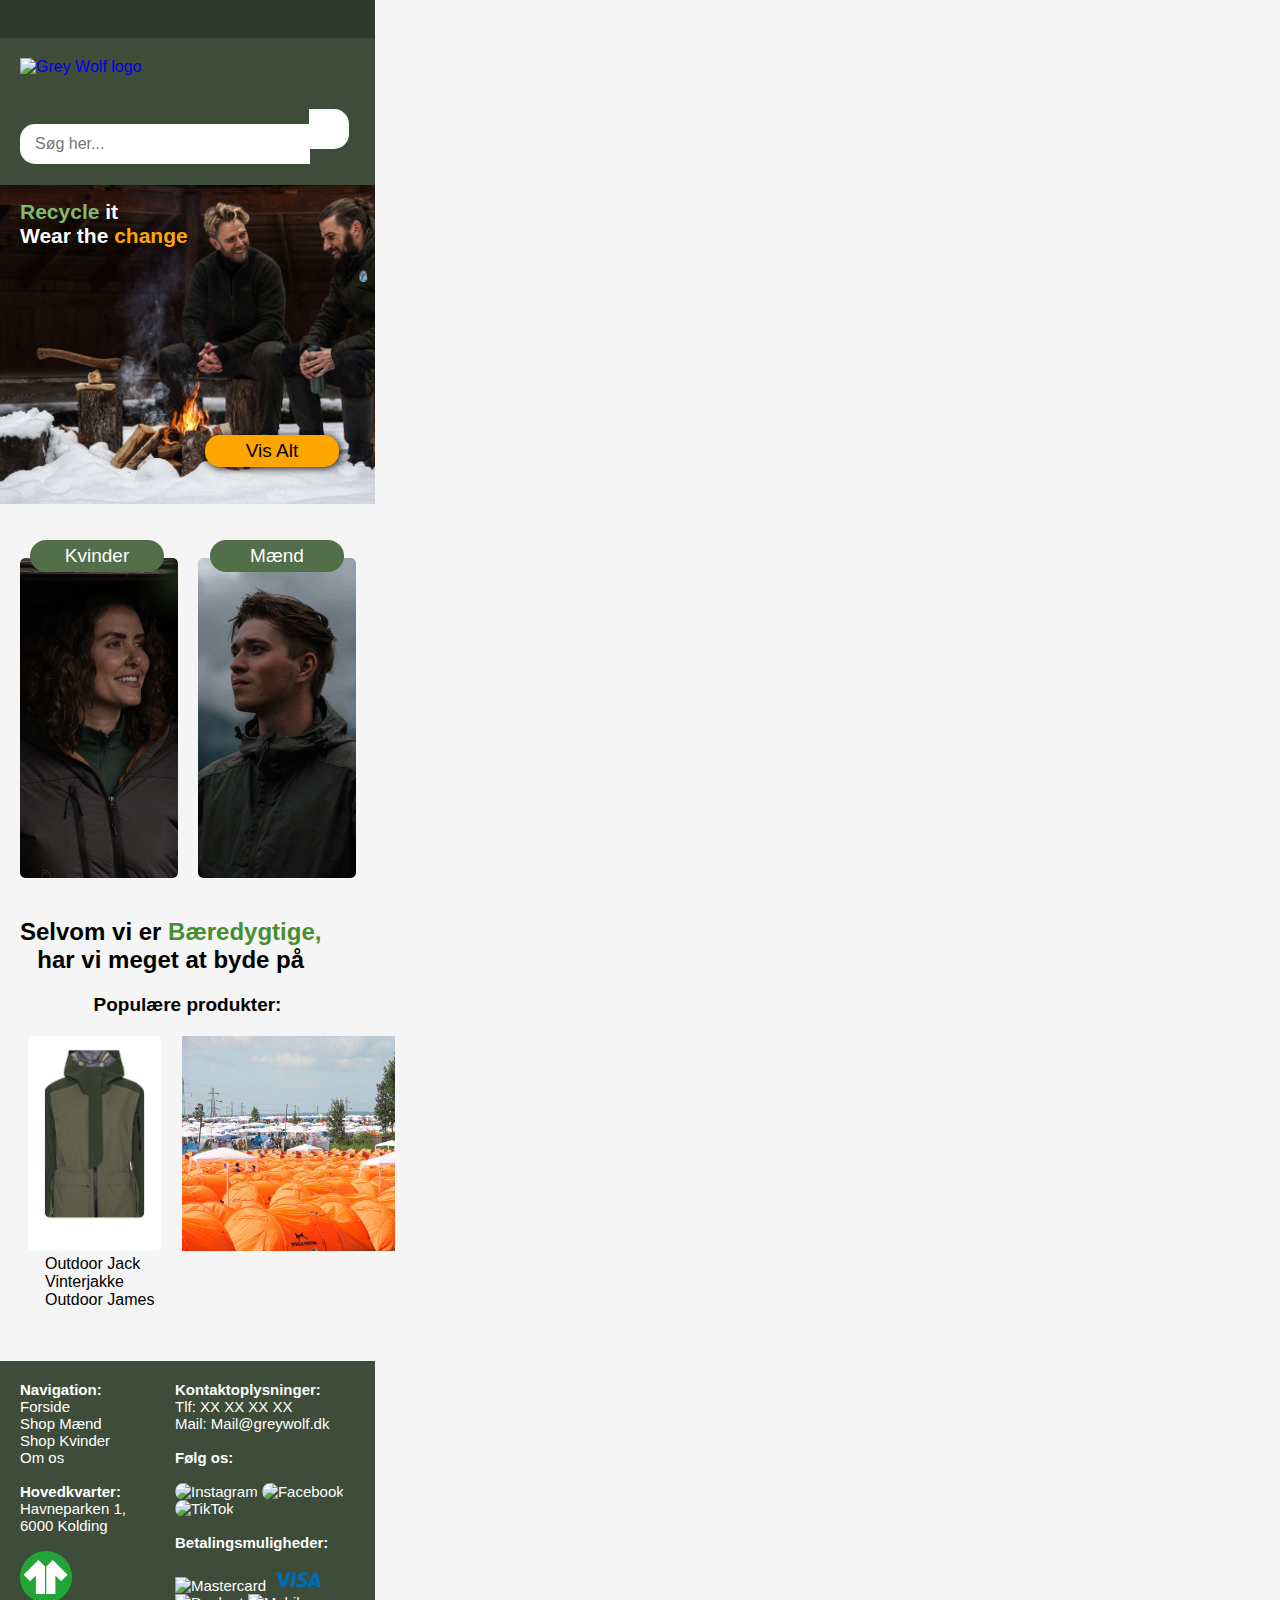
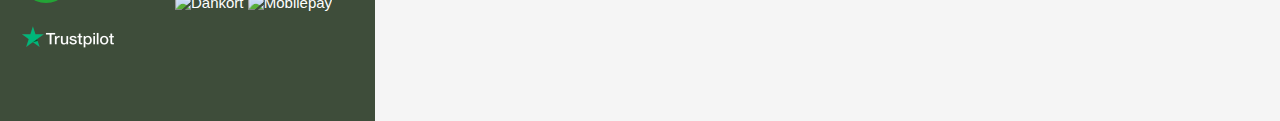
==== landingpage.html @ bbe44973 "uploaded what I got" ====
<!DOCTYPE html>
<html>
    <title>Grey Wolf</title>
    <link rel="icon" type="image/x-icon" href="Dark Green GW Logo.svg">
<head>
    <link href="indexgw.css" rel="stylesheet">
    <script src="https://kit.fontawesome.com/f2e73786ec.js" crossorigin="anonymous"></script>
</head>
<header>
    <div class="boxtop"></div>
    <div class="containerheader">
        <a class="logo" href="http://127.0.0.1:5500/landingpage.html?">
            <img src="http://127.0.0.1:5500/greywolflogo.svg" alt="Grey Wolf logo">
        </a>
    <div class="boxright">
        <a class="box"><span alt="logo"><i class="fa-solid fa-user"></i></span></a>
        <a class="box"><span alt="logo"><i class="fa-solid fa-cart-shopping"></i></span></a>
        <a href="http://google.com" class="box"><span alt="logo"><i class="fa-solid fa-bars"></i></span></a>
    </div>
    <div class="searchbar">
        <form>
        <input type="search" placeholder="Søg her...">
        <button type="submit"><i class="fa-solid fa-magnifying-glass"></i></button>
        </form>
    </div>
    </div>
</header>
<body>
    <div class="scrollgallery"> 
        <a href="https://i.imgflip.com/5t1kna.jpg" alt="drakememe"><img src="Bål billede.png" alt="bål billede" class="heropic"></a>
        <h6 class="pic1text"><b><span style="color:#81BC6E">Recycle</span> it</b><br> Wear the <span style="color:orange">change</span></h6>
        <button class="CTA">Vis Alt</button>
        <a href="https://i.imgflip.com/5t1kna.jpg" alt="drakememe"><img src="Telt billede.png" alt="telt billede" class="heropic"></a>
        <a href="https://i.imgflip.com/5t1kna.jpg" alt="drakememe"><img src="Tøj billede.png" alt="Tøj billede" class="heropic"></a>
    </div>
    <div class="genderchoose">
        <button class="women">Kvinder</button>
        <img src="Kvinder.png" alt="kvindetøj" class="menwomen">
        <button class="men">Mænd</button>
        <img src="Mænd.png" alt="mandetøj" class="menwomen">
    </div>
    <div class="textbox">
        <h2 class="headline">Selvom vi er <span style="color:#468f2e">Bæredygtige,</span><br> har vi meget at byde på</h2>
    </div>
    <div class="textbox">
    <br>
        <h5 class="popproducttext">Populære produkter:</h5>
    <br>
    </div>
    <div class="scrollgallery2"> 
        <a href="https://i.imgflip.com/5t1kna.jpg" alt="drakememe"><img src="jakke1.png" alt="jakke1" class="productpic"></a>
        <a href="https://i.imgflip.com/5t1kna.jpg" alt="drakememe"><img src="Telt billede.png" alt="telt billede" class="productpic"></a>
        <a href="https://i.imgflip.com/5t1kna.jpg" alt="drakememe"><img src="Tøj billede.png" alt="Tøj billede" class="productpic"></a>
        <p class="producttext"> Outdoor Jack<br> Vinterjakke</p>
        <p class="producttext"> Outdoor James</p>
        <p class="producttext"></p>
    </div>
</body>
<footer>
    <div class="footercontainer">
    <ul>
        <li><a class="footertext" class="footertext1"><b>Navigation:</b></a></li>
        <li><a class="footertext" class="footertext1">Forside</a></li>
        <li><a class="footertext" class="footertext1">Shop Mænd</a></li>
        <li><a class="footertext" class="footertext1">Shop Kvinder</a></li>
        <li><a class="footertext" class="footertext1">Om os</a></li>
    </br>
        <li><a class="footertext" class="footertext1"><b>Hovedkvarter:</b></a></li>
        <li><a class="footertext" class="footertext1">Havneparken 1, 6000 Kolding</a></li>
    </br> 
        <li><img src="GOTS.svg" alt="GOTS"></li>
    </br> 
        <li><img src="Trustpilot.png" alt="Trustpilot" style="width: 96px;"></li>   
    </ul>
    <ul>
        <li><a class="footertext" class="footertext2"><b>Kontaktoplysninger:</b></a></li>
        <li><a class="footertext" class="footertext1">Tlf: XX XX XX XX</a></li>
        <li><a class="footertext" class="footertext1">Mail: Mail@greywolf.dk</a></li>
    </br>
        <li><a class="footertext" class="footertext2"><b>Følg os:</b></a></li>
    </br>
    <div class="followus">
        <img src="https://upload.wikimedia.org/wikipedia/commons/thumb/a/a5/Instagram_icon.png/2048px-Instagram_icon.png" alt="Instagram" class="smlogo">
        <img src="https://upload.wikimedia.org/wikipedia/commons/thumb/c/cd/Facebook_logo_%28square%29.png/640px-Facebook_logo_%28square%29.png" alt="Facebook" class="smlogo">
        <img src="https://freepnglogo.com/images/all_img/1691751088logo-tiktok-png.png" alt="TikTok" class="smlogo">
    </div>
    </br>
    </br>
        <li><a class="footertext" class="footertext2"><b>Betalingsmuligheder:</b></a></li>
    </br>
    <div class="payoptions">
        <img src="https://logos-world.net/wp-content/uploads/2020/09/Mastercard-Logo.png" alt="Mastercard" class="paylogo">
        <img src="Visa logo.png" alt="Visa" class="paylogo">
        <img src="https://cdn.cookielaw.org/logos/0a0a46a9-bbbe-401a-8824-0f043bcc473f/b99e839e-c351-453e-a518-fc4fa357fafd/318c82c4-fb68-48da-a5ea-f4ed8c04629c/DK_Logo_CMYK.png" alt="Dankort" class="paylogo">
        <img src="https://avatars.githubusercontent.com/u/22961759?s=280&v=4" alt="Mobilepay" class="paylogo">
    </div>
    </br>
    </ul>
    </div>
</footer>
</html>
---- indexgw.css ----
*{
    margin: 0;
    padding: 0;
    box-sizing: inherit;
    text-decoration: none;
    font-family: Futura,Trebuchet MS,Arial,sans-serif;
}

header{
    position: absolute;
    z-index: 100;
}

body {
    background-color: #f5f5f5;
}

.containerheader {
    display: flex;
    width: 335px;
    height: 107px;
    background-color: #3e4d3a;
    position: fixed;
    flex-wrap: wrap;
    padding: 20px;
    top: 38px;
    
}

.boxtop {
    height: 38px;
    width: 375px;
    background-color: #2e3a2b;
    position: fixed;
    top: 0;
}

.logo img {
    height:50px;
}

.box {
    color:white;
    font-size: 30px;
    padding: 5px;
    margin-left: auto;
    margin-right: 0;
}

.boxright {
    margin-left: auto;
    margin-right: 0;
    padding-top: 12px;
}

.searchbar {
    padding-top: 3px;
}

input[type="search"] {
    height:40px;
    width: 275px;
    border-radius: 15px 0px 0px 15px;
    background-color: white;
    margin-top: 10px;
    border: none;
    padding-left: 15px;
    outline: none;
    font-size: 16px;
}

button[type="submit"] {
    border-radius: 0px 15px 15px 0px;
    height: 40px;
    width:40px;
    cursor: pointer;
    background-color: white;
    border: none;
    position: relative;
    left: -5px;
    transition: 0.3s;
    font-size: 16px;
    color:#2e3a2b;
}

button[type="submit"]:hover {
    background-color: rgb(235, 235, 235);
}

.heropic {
    width:375px;
}

div.scrollgallery {
    width: 375px;
    margin-top: 140px;
    overflow: auto;
    white-space: nowrap;
}

div.scrollgallery::-webkit-scrollbar {
    display: none;
}

div.scrollgallery a{
    display: inline-block;
    
}

.pic1text {
    position: absolute;
    z-index: 1;
    margin-top: 185px;
    top: 15px;
    left: 20px;
    font-size: 21px;
    color: white;
    text-shadow: 1px 1px 12px black;
}

body div p b {
    font-size: 34px;
}

.footercontainer {
    display: flex;
    width: 335px;
    height: 320px;
    background-color: #3e4d3a;
    padding: 20px;
    font-size: 15px;
    column-count: 2;
    column-gap: 40px;
    color:white;
}

footer div ul {
    list-style: none;
}

.followus {
    display: inline-block;
    width: 180px;
    justify-content: space-evenly;
}

.smlogo {
    width: 50px;
    border-radius: 1rem;
}

.payoptions {
    display: inline-block;
    width: 180px;
    justify-content: space-evenly;
}

.paylogo {
    height: 23px;
}

.CTA {
    display: inline-block;
    width: 124px;
    position: absolute;
    z-index: 1;
    border: none;
    cursor: pointer;
    background-color: orange;
    color: black;
    padding: 5px;
    border-radius: 15px;
    top:435px;
    left:205px;
    box-shadow: 1px 1px 8px black;
    transition: 0.5s;
    font-size: 19px;
}

.CTA:hover {
    background-color: rgb(240, 155, 0);
}

.genderchoose {
    display:flex;
    width: 335px;
    margin: 20px;
    column-count: 2;
    column-gap: 20px;
    justify-content: space-evenly;
    padding-top: 30px;
    padding-bottom: 20px;
}

.men {
    display: inline-block;
    width: 124px;
    position: absolute;
    z-index: 1;
    border: none;
    cursor: pointer;
    background-color: #536F4A;
    color: black;
    padding: 5px;
    border-radius: 1rem;
    top:540px;
    left:210px;
    transition: 0.5s;
    font-size: 19px;
    color: white;
}

.women {
    display: inline-block;
    width: 124px;
    position: absolute;
    z-index: 1;
    border: none;
    cursor: pointer;
    background-color: #536F4A;
    color: black;
    padding: 5px;
    border-radius: 1rem;
    top:540px;
    left:30px;
    transition: 0.5s;
    font-size: 19px;
    color: white;
}

.menwomen {
    width: 158px;
    height: 320px;
    cursor: pointer;
    border-radius: 5px;
}

.menwomen:hover {
    box-shadow: 1px 1px 5px black;
    opacity: 90%;
}

.women:hover {
    box-shadow: 1px 1px 5px black;
    background-color: #3e4d3a;
}

.men:hover {
    box-shadow: 1px 1px 5px black;
    background-color: #3e4d3a;
}

.textbox {
    display: flex;
    width: 375px;
}

.headline {
    margin-left: 20px;
    margin-right: auto;
    font-size: 24px;
    text-align: center;
}

.popproducttext {
    float:left;
    font-size: 19px;
    width: 335px;
    padding: 20px;
    text-align: center;
}

.producttext {
    margin-left: 25px;
}

div.scrollgallery2 {
    width: 375px;
    height: 325px;
    overflow: auto;
    white-space: nowrap;
    margin-left: 20px;
}

div.scrollgallery2::-webkit-scrollbar {
    display: none;
}

div.scrollgallery2 a{
    display: inline-block;
}

.productpic {
    height: 215px;
    padding-left: 8px;
    padding-right: 8px;
}
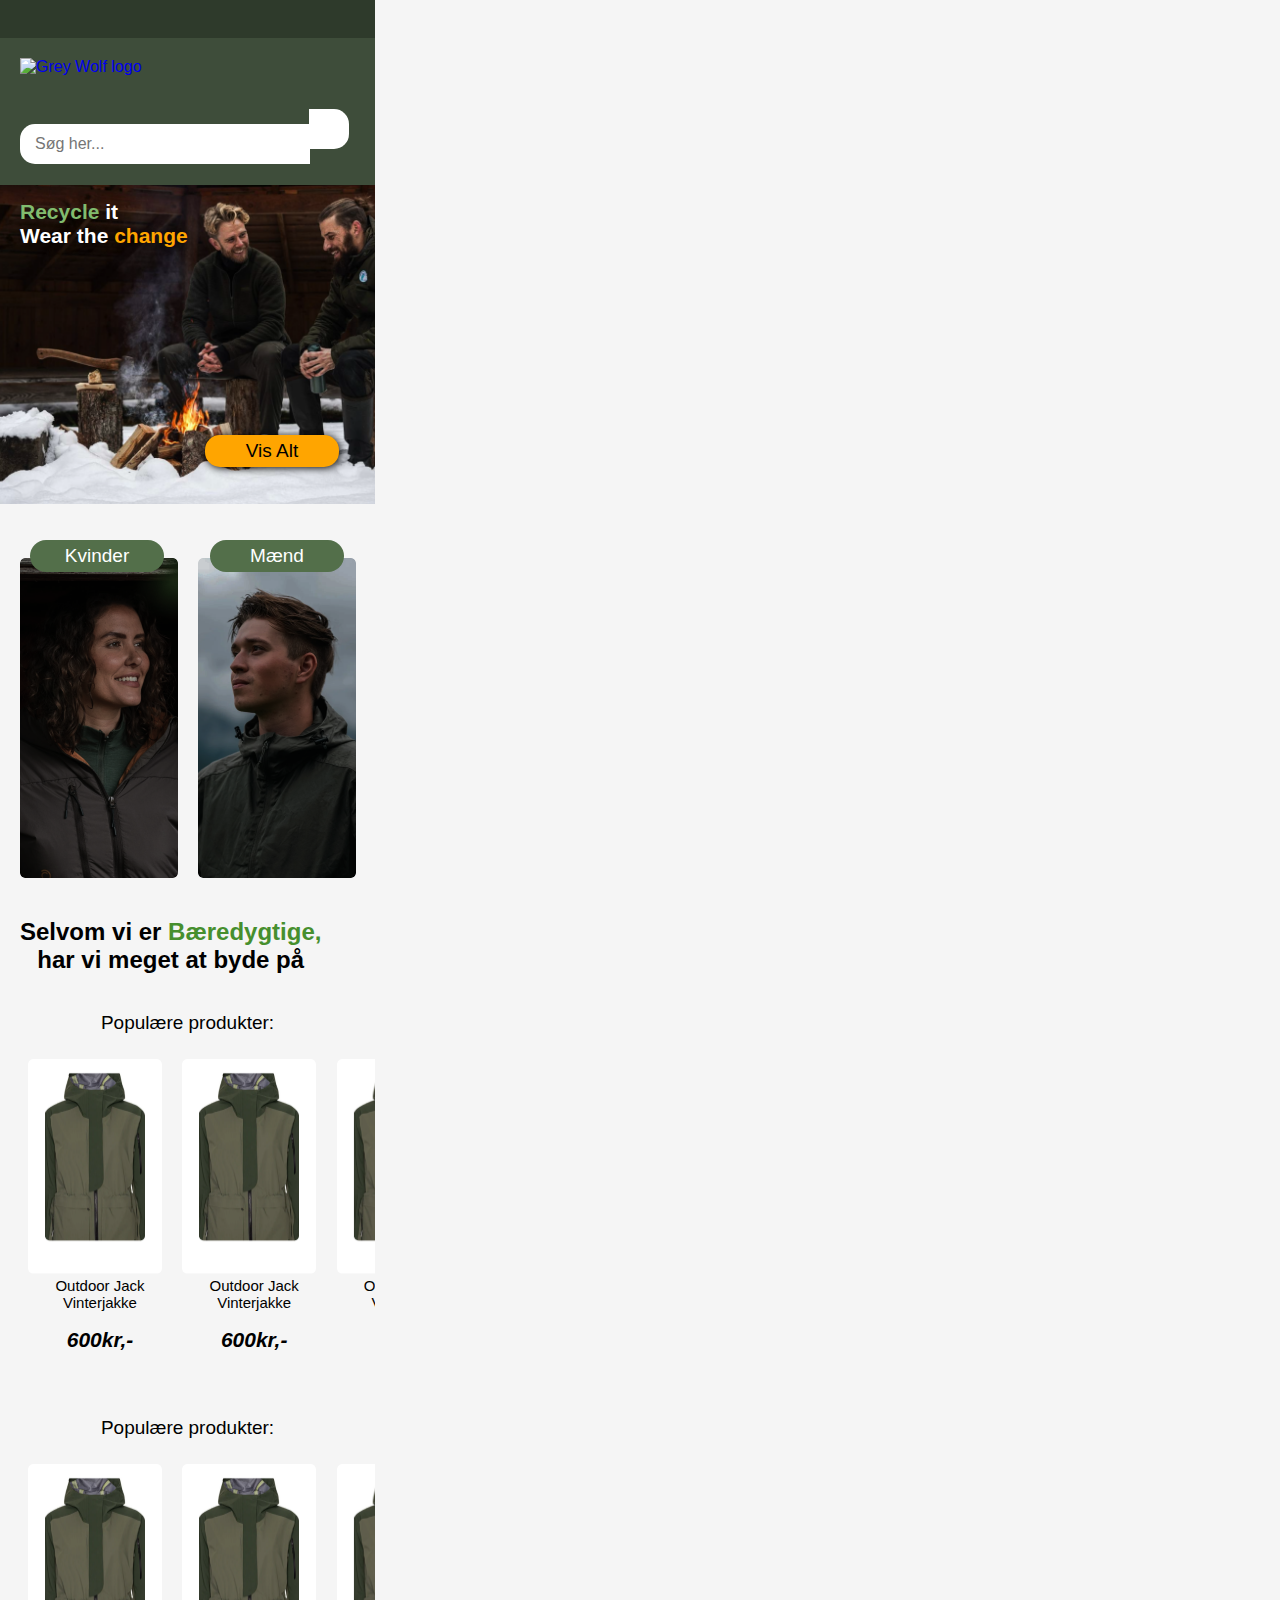
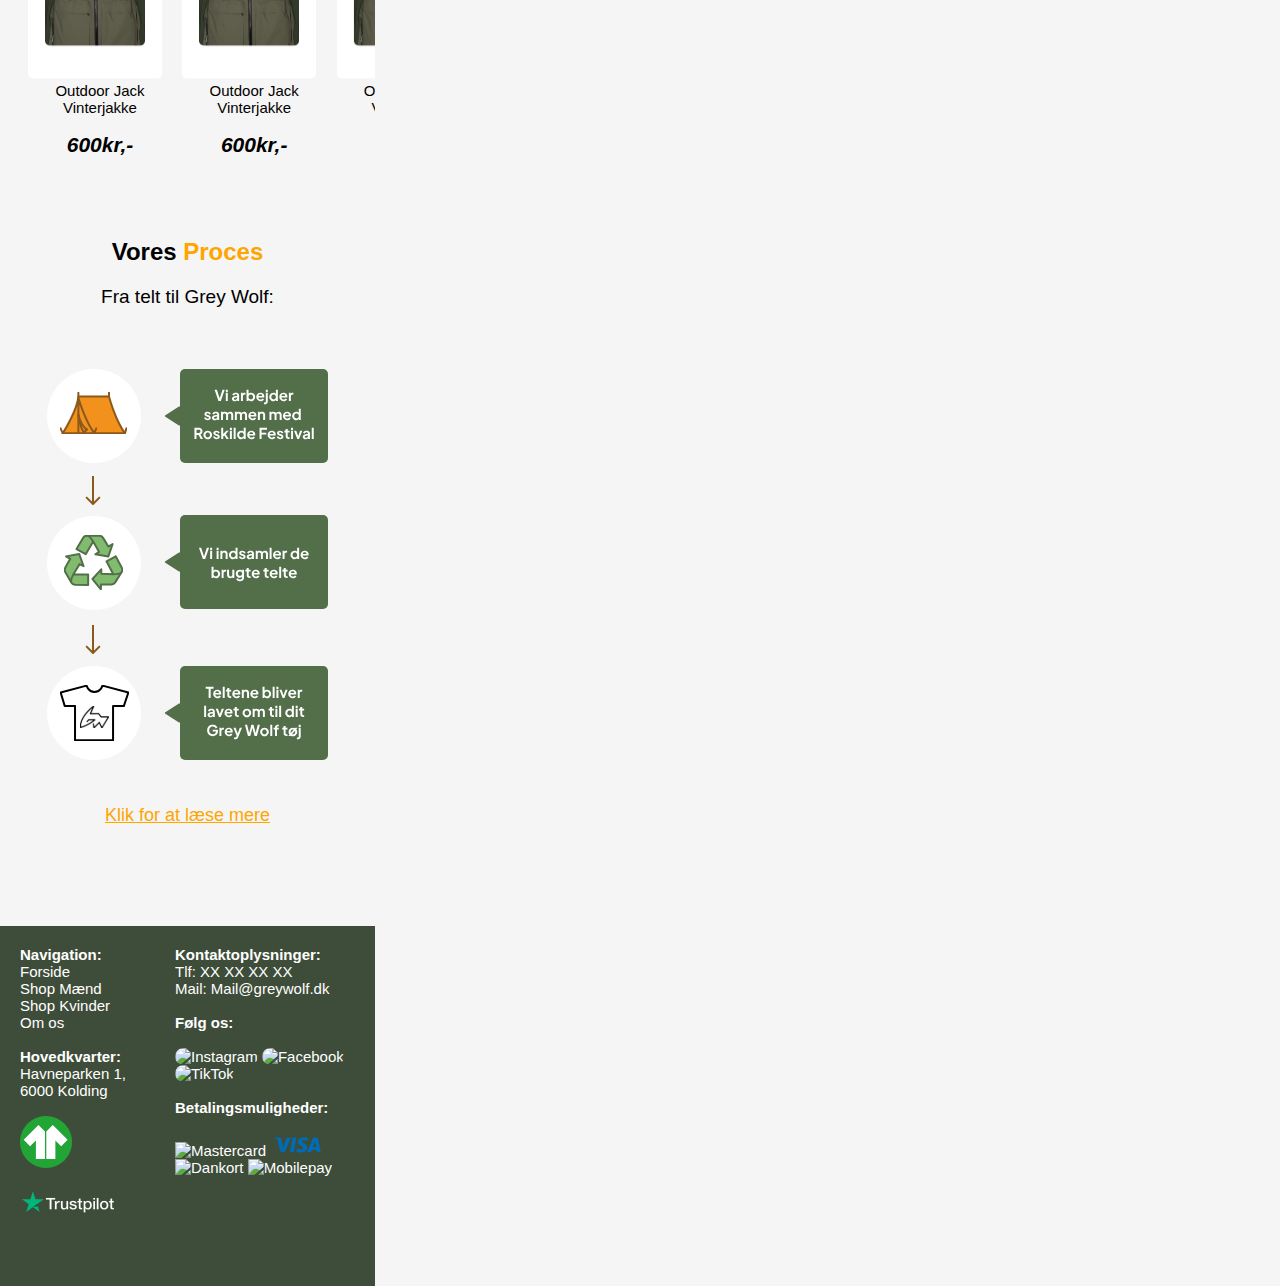
==== commit 21efe09a: "tilføjet mere til forsiden" ====
--- a/landingpage.html
+++ b/landingpage.html
@@ -42,19 +42,61 @@
     <div class="textbox">
         <h2 class="headline">Selvom vi er <span style="color:#468f2e">Bæredygtige,</span><br> har vi meget at byde på</h2>
     </div>
+    <br>
     <div class="textbox">
     <br>
-        <h5 class="popproducttext">Populære produkter:</h5>
+        <p class="popproducttext">Populære produkter:</p>
     <br>
     </div>
     <div class="scrollgallery2"> 
-        <a href="https://i.imgflip.com/5t1kna.jpg" alt="drakememe"><img src="jakke1.png" alt="jakke1" class="productpic"></a>
-        <a href="https://i.imgflip.com/5t1kna.jpg" alt="drakememe"><img src="Telt billede.png" alt="telt billede" class="productpic"></a>
-        <a href="https://i.imgflip.com/5t1kna.jpg" alt="drakememe"><img src="Tøj billede.png" alt="Tøj billede" class="productpic"></a>
-        <p class="producttext"> Outdoor Jack<br> Vinterjakke</p>
-        <p class="producttext"> Outdoor James</p>
-        <p class="producttext"></p>
+        <div class="productbox"><a href="#produktside" alt="produktside"><img src="jakke1.png" alt="jakke1" class="productpic"></a><br>
+            <a class="producttext" href="#produktside" alt="produktside"> Outdoor Jack<br> Vinterjakke <br><br> <i>600kr,-</i></a></div>
+        <div class="productbox"><a href="#produktside" alt="produktside"><img src="jakke1.png" alt="jakke1" class="productpic"></a><br>
+            <a class="producttext" href="#produktside" alt="produktside"> Outdoor Jack<br> Vinterjakke <br><br> <i>600kr,-</i></a></div>
+        <div class="productbox"><a href="#produktside" alt="produktside"><img src="jakke1.png" alt="jakke1" class="productpic"></a><br>
+            <a class="producttext" href="#produktside" alt="produktside"> Outdoor Jack<br> Vinterjakke <br><br> <i>600kr,-</i></a></div>
+        <div class="productbox"><a href="#produktside" alt="produktside"><img src="jakke1.png" alt="jakke1" class="productpic"></a><br>
+            <a class="producttext" href="#produktside" alt="produktside"> Outdoor Jack<br> Vinterjakke <br><br> <i>600kr,-</i></a></div>
+        <div class="productbox"><a href="#produktside" alt="produktside"><img src="jakke1.png" alt="jakke1" class="productpic"></a><br>
+            <a class="producttext" href="#produktside" alt="produktside"> Outdoor Jack<br> Vinterjakke <br><br> <i>600kr,-</i></a></div>
     </div>
+    <br>
+    <div class="textbox">
+    <br>
+        <p class="popproducttext">Populære produkter:</p>
+    <br>
+    </div>
+    <div class="scrollgallery2"> 
+        <div class="productbox"><a href="#produktside" alt="produktside"><img src="jakke1.png" alt="jakke1" class="productpic"></a><br>
+            <a class="producttext" href="#produktside" alt="produktside"> Outdoor Jack<br> Vinterjakke <br><br> <i>600kr,-</i></a></div>
+        <div class="productbox"><a href="#produktside" alt="produktside"><img src="jakke1.png" alt="jakke1" class="productpic"></a><br>
+            <a class="producttext" href="#produktside" alt="produktside"> Outdoor Jack<br> Vinterjakke <br><br> <i>600kr,-</i></a></div>
+        <div class="productbox"><a href="#produktside" alt="produktside"><img src="jakke1.png" alt="jakke1" class="productpic"></a><br>
+            <a class="producttext" href="#produktside" alt="produktside"> Outdoor Jack<br> Vinterjakke <br><br> <i>600kr,-</i></a></div>
+        <div class="productbox"><a href="#produktside" alt="produktside"><img src="jakke1.png" alt="jakke1" class="productpic"></a><br>
+            <a class="producttext" href="#produktside" alt="produktside"> Outdoor Jack<br> Vinterjakke <br><br> <i>600kr,-</i></a></div>
+        <div class="productbox"><a href="#produktside" alt="produktside"><img src="jakke1.png" alt="jakke1" class="productpic"></a><br>
+            <a class="producttext" href="#produktside" alt="produktside"> Outdoor Jack<br> Vinterjakke <br><br> <i>600kr,-</i></a></div>
+    </div>
+    <br>
+    <br>
+    <br>
+    <div class="textbox">
+        <h2 class="voresproces">Vores <span style="color:orange">Proces</span></h2>
+    </div>
+    <div class="textbox">
+        <p class="popproducttext">Fra telt til Grey Wolf:</p>
+    </div>
+    <br>
+    <div class="vppic"></div>
+        <img src="Vores Proces.svg" alt="voresproces">
+    </div>
+    <br>
+    <br>
+    <div class="textbox">
+    <a class="readmore">Klik for at læse mere</a>
+    </div>
+    <div class="blankbox"></div>
 </body>
 <footer>
     <div class="footercontainer">
--- a/indexgw.css
+++ b/indexgw.css
@@ -271,15 +271,17 @@
 }
 
 .producttext {
-    margin-left: 25px;
+    margin-left: 10px;
+    color:black;
 }
 
 div.scrollgallery2 {
-    width: 375px;
+    width: 355px;
     height: 325px;
     overflow: auto;
     white-space: nowrap;
     margin-left: 20px;
+    font-size: 15px;
 }
 
 div.scrollgallery2::-webkit-scrollbar {
@@ -292,6 +294,49 @@
 
 .productpic {
     height: 215px;
+    border-radius: 5px;
+}
+
+.productpic:hover {
+    box-shadow: 1px 1px 5px grey;
+}
+
+.productbox {
+    display: inline-block;
+    width: 134px;
+    padding: 5px;
+    text-align: center;
     padding-left: 8px;
     padding-right: 8px;
+}
+
+body div div i {
+    font-weight: bold;
+    font-size: 21px;
+}
+
+.voresproces {
+    display: block;
+    margin-left: auto;
+    margin-right: auto;
+    font-size: 24px;
+}
+
+.vppic {
+    align-items: center;
+}
+
+.readmore {
+    color:orange;
+    display: block;
+    margin-left: auto;
+    margin-right: auto;
+    font-size: 18px;
+    text-decoration: underline;
+    cursor: pointer;
+}
+
+.blankbox {
+    display: flex;
+    height: 100px;
 }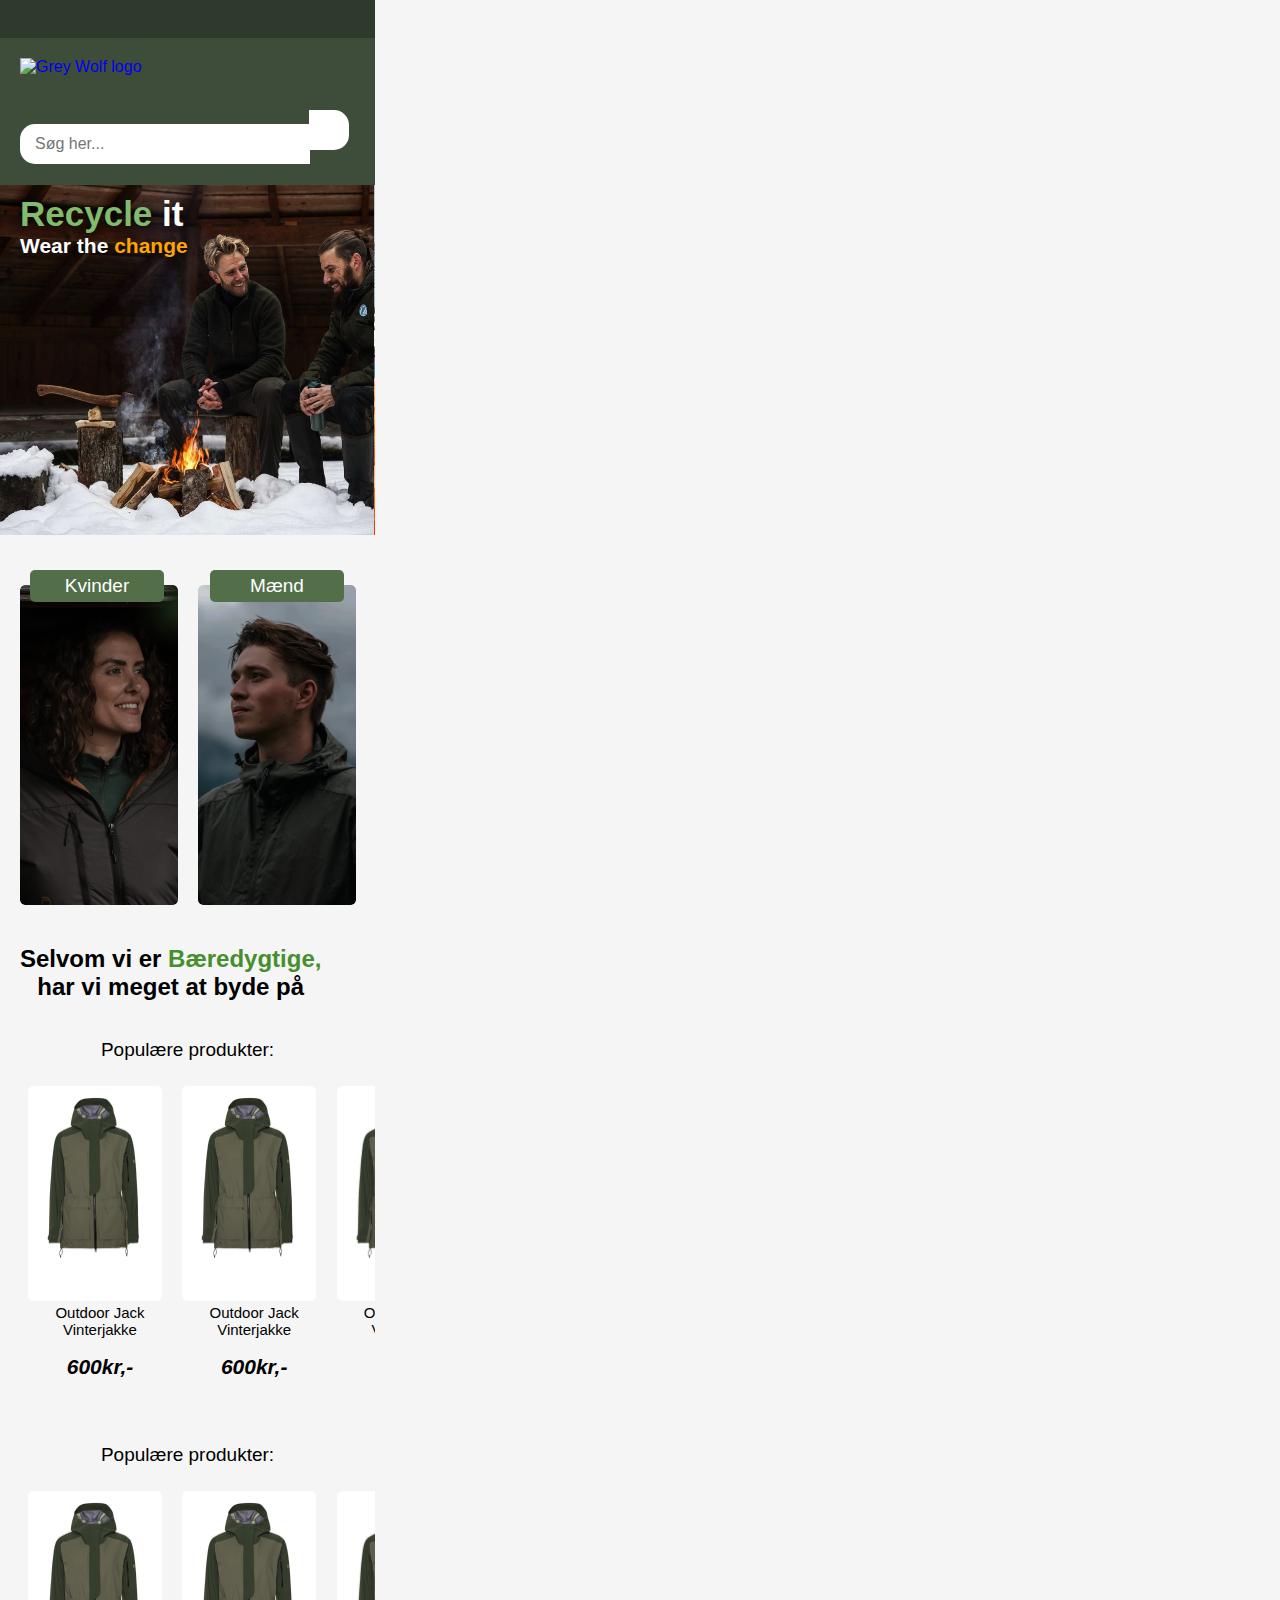
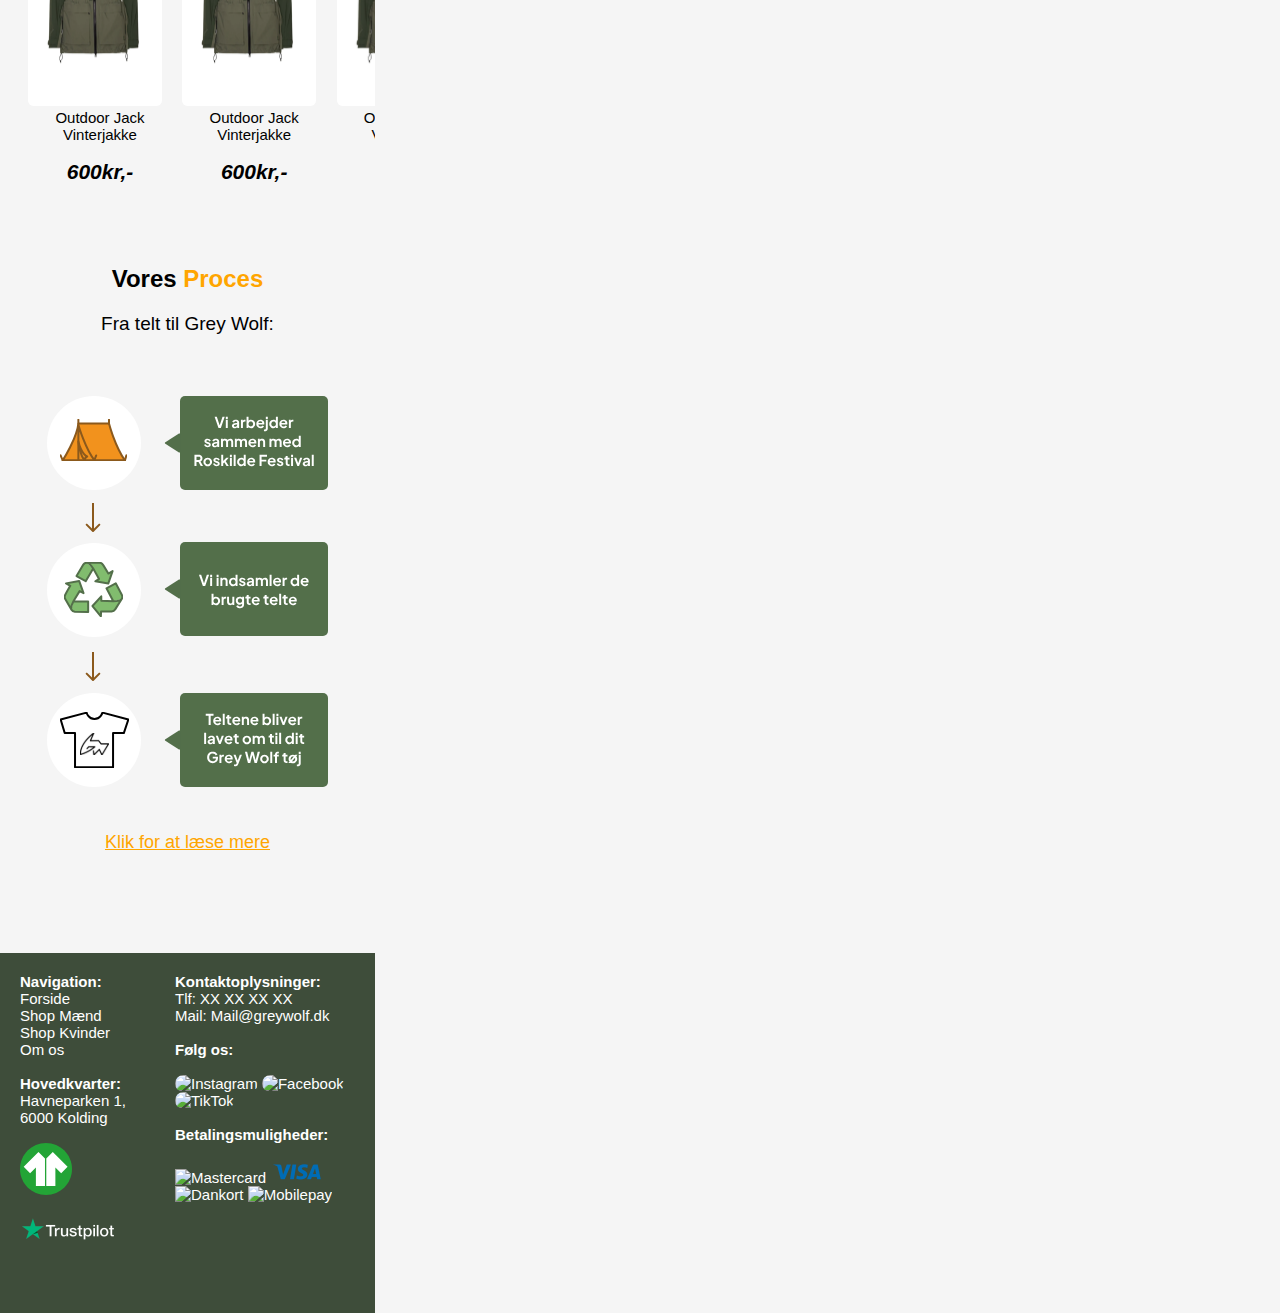
==== commit 632e166a: "updated layout" ====
--- a/landingpage.html
+++ b/landingpage.html
@@ -27,11 +27,15 @@
 </header>
 <body>
     <div class="scrollgallery"> 
-        <a href="https://i.imgflip.com/5t1kna.jpg" alt="drakememe"><img src="Bål billede.png" alt="bål billede" class="heropic"></a>
-        <h6 class="pic1text"><b><span style="color:#81BC6E">Recycle</span> it</b><br> Wear the <span style="color:orange">change</span></h6>
-        <button class="CTA">Vis Alt</button>
-        <a href="https://i.imgflip.com/5t1kna.jpg" alt="drakememe"><img src="Telt billede.png" alt="telt billede" class="heropic"></a>
-        <a href="https://i.imgflip.com/5t1kna.jpg" alt="drakememe"><img src="Tøj billede.png" alt="Tøj billede" class="heropic"></a>
+        <div class="herobox"><a><img src="Bål billede.png" alt="bål billede" class="heropic"></a>
+            <h6 class="pic1text"><b><span style="font-size: 35px;"><span style="color:#81BC6E">Recycle</span> it</span></b><br> Wear the <span style="color:orange">change</span></h6>
+            </div>
+        <div class="herobox"><a href="https://i.imgflip.com/5t1kna.jpg" alt="drakememe"><img src="Telt billede.png" alt="telt billede" class="heropic"></a>
+            <h6 class="pic2text"><b><span style="font-size: 35px;"><span style="color: orange">Recycle</span> it</span></b><br> Wear The <span style="color:orange">Change</span></h6>
+            <button class="CTAproces">Vis Alt</button></div>
+        <div class="herobox"><a href="https://i.imgflip.com/5t1kna.jpg" alt="drakememe"><img src="Tøj billede.png" alt="Tøj billede" class="heropic"></a>
+            <h6 class="pic3text"><b><span style="font-size: 35px;"><span style="color:#81BC6E">Recycle</span> it</span></b><br> Wear The <span style="color:#81BC6E">Change</span></h6>
+            <button class="CTA2">Til Dig</button></div>
     </div>
     <div class="genderchoose">
         <button class="women">Kvinder</button>
--- a/indexgw.css
+++ b/indexgw.css
@@ -77,6 +77,7 @@
     background-color: white;
     border: none;
     position: relative;
+    top: 1px;
     left: -5px;
     transition: 0.3s;
     font-size: 16px;
@@ -89,12 +90,15 @@
 
 .heropic {
     width:375px;
+    height: 375px;;
 }
 
 div.scrollgallery {
     width: 375px;
-    margin-top: 140px;
-    overflow: auto;
+    height: 365px;
+    margin-top: 170px;
+    overflow-x: auto;
+    overflow-y: hidden;
     white-space: nowrap;
 }
 
@@ -107,12 +111,40 @@
     
 }
 
+.herobox {
+    display: inline-block;
+    width: 370px;
+    height: 340px;
+}
+
 .pic1text {
-    position: absolute;
+    position: relative;
+    z-index: 1;
+    margin-top: 215px;
+    top: -570px;
+    padding-left: 20px;
+    font-size: 21px;
+    color: white;
+    text-shadow: 1px 1px 12px black;
+}
+
+.pic2text {
+    position: relative;
     z-index: 1;
     margin-top: 185px;
-    top: 15px;
-    left: 20px;
+    top: -530px;
+    padding-left: 20PX;
+    font-size: 21px;
+    color: black;
+    text-align: center;
+}
+
+.pic3text {
+    position: relative;
+    z-index: 1;
+    margin-top: 185px;
+    top: -350px;
+    padding-left: 40px;
     font-size: 21px;
     color: white;
     text-shadow: 1px 1px 12px black;
@@ -159,25 +191,46 @@
     height: 23px;
 }
 
-.CTA {
-    display: inline-block;
-    width: 124px;
-    position: absolute;
+.CTAproces {
+    display: inline-block;
+    width: 110px;
+    position: relative;
     z-index: 1;
     border: none;
     cursor: pointer;
     background-color: orange;
-    color: black;
-    padding: 5px;
-    border-radius: 15px;
-    top:435px;
-    left:205px;
+    color: white;
+    padding: 7px;
+    border-radius: 5px;
+    top:-515px;
+    left:130px;
+    transition: 0.5s;
+    font-size: 19px;
+}
+
+.CTAproces:hover {
+    background-color: rgb(240, 155, 0);
+}
+
+.CTA2 {
+    display: inline-block;
+    width: 110px;
+    position: relative;
+    z-index: 1;
+    border: none;
+    cursor: pointer;
+    background-color: #81BC6E;
+    color: white;
+    padding: 7px;
+    border-radius: 5px;
+    top:-335px;
+    left:40px;
     box-shadow: 1px 1px 8px black;
     transition: 0.5s;
     font-size: 19px;
 }
 
-.CTA:hover {
+.CTA2:hover {
     background-color: rgb(240, 155, 0);
 }
 
@@ -202,8 +255,8 @@
     background-color: #536F4A;
     color: black;
     padding: 5px;
-    border-radius: 1rem;
-    top:540px;
+    border-radius: 5px;
+    top:570px;
     left:210px;
     transition: 0.5s;
     font-size: 19px;
@@ -220,8 +273,8 @@
     background-color: #536F4A;
     color: black;
     padding: 5px;
-    border-radius: 1rem;
-    top:540px;
+    border-radius: 5px;
+    top:570px;
     left:30px;
     transition: 0.5s;
     font-size: 19px;
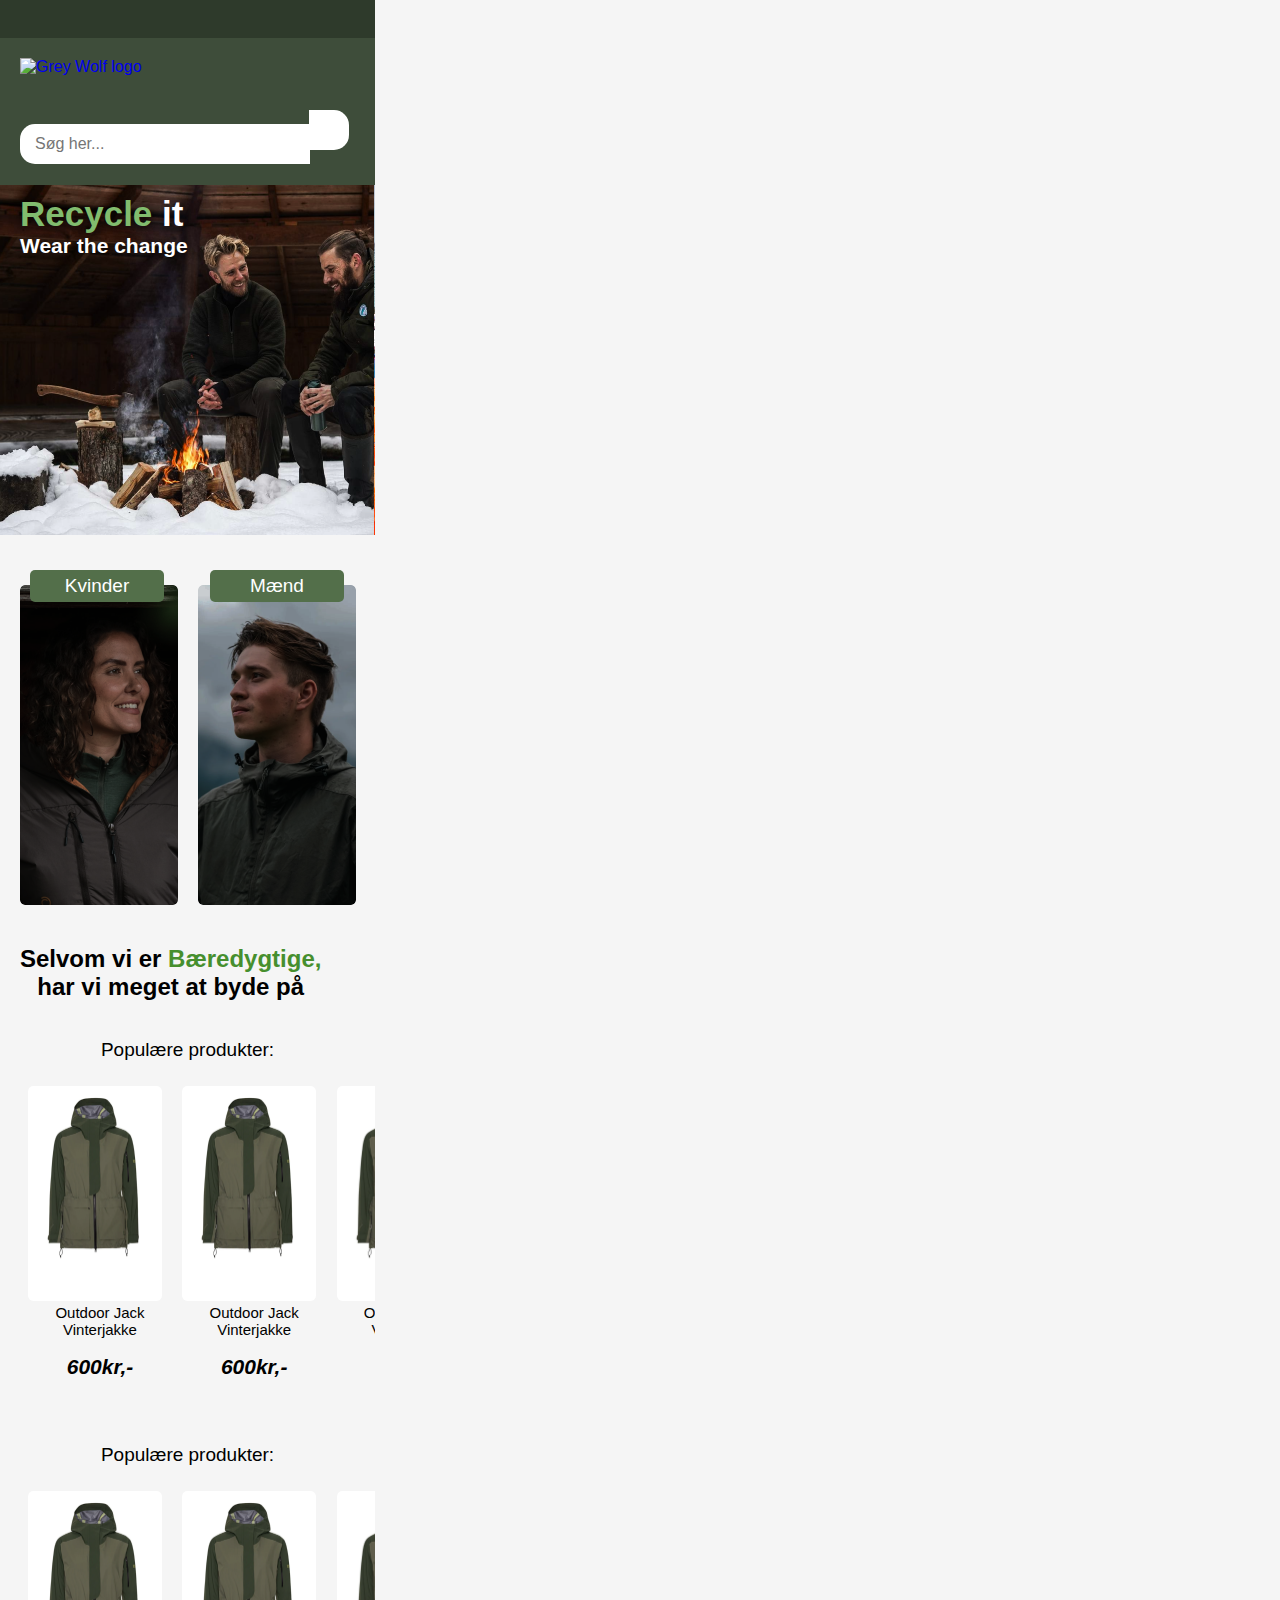
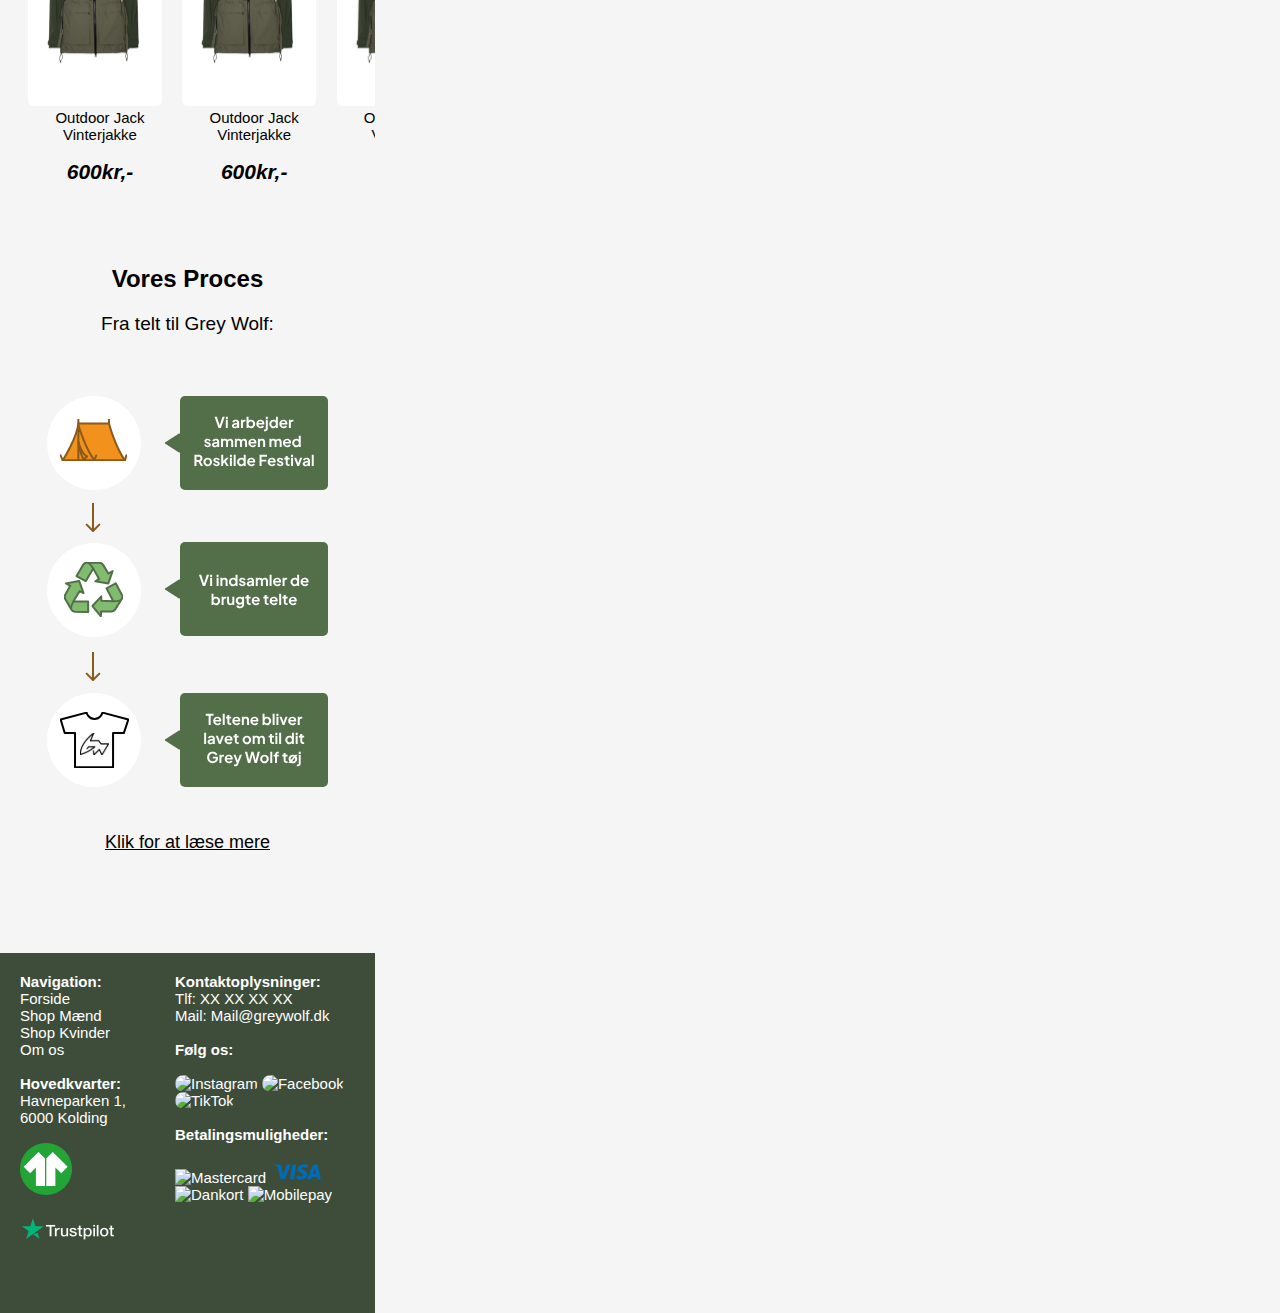
==== commit 5883a7f8: "updated orange to right color" ====
--- a/landingpage.html
+++ b/landingpage.html
@@ -1,147 +1,147 @@
-<!DOCTYPE html>
-<html>
-    <title>Grey Wolf</title>
-    <link rel="icon" type="image/x-icon" href="Dark Green GW Logo.svg">
-<head>
-    <link href="indexgw.css" rel="stylesheet">
-    <script src="https://kit.fontawesome.com/f2e73786ec.js" crossorigin="anonymous"></script>
-</head>
-<header>
-    <div class="boxtop"></div>
-    <div class="containerheader">
-        <a class="logo" href="http://127.0.0.1:5500/landingpage.html?">
-            <img src="http://127.0.0.1:5500/greywolflogo.svg" alt="Grey Wolf logo">
-        </a>
-    <div class="boxright">
-        <a class="box"><span alt="logo"><i class="fa-solid fa-user"></i></span></a>
-        <a class="box"><span alt="logo"><i class="fa-solid fa-cart-shopping"></i></span></a>
-        <a href="http://google.com" class="box"><span alt="logo"><i class="fa-solid fa-bars"></i></span></a>
-    </div>
-    <div class="searchbar">
-        <form>
-        <input type="search" placeholder="Søg her...">
-        <button type="submit"><i class="fa-solid fa-magnifying-glass"></i></button>
-        </form>
-    </div>
-    </div>
-</header>
-<body>
-    <div class="scrollgallery"> 
-        <div class="herobox"><a><img src="Bål billede.png" alt="bål billede" class="heropic"></a>
-            <h6 class="pic1text"><b><span style="font-size: 35px;"><span style="color:#81BC6E">Recycle</span> it</span></b><br> Wear the <span style="color:orange">change</span></h6>
-            </div>
-        <div class="herobox"><a href="https://i.imgflip.com/5t1kna.jpg" alt="drakememe"><img src="Telt billede.png" alt="telt billede" class="heropic"></a>
-            <h6 class="pic2text"><b><span style="font-size: 35px;"><span style="color: orange">Recycle</span> it</span></b><br> Wear The <span style="color:orange">Change</span></h6>
-            <button class="CTAproces">Vis Alt</button></div>
-        <div class="herobox"><a href="https://i.imgflip.com/5t1kna.jpg" alt="drakememe"><img src="Tøj billede.png" alt="Tøj billede" class="heropic"></a>
-            <h6 class="pic3text"><b><span style="font-size: 35px;"><span style="color:#81BC6E">Recycle</span> it</span></b><br> Wear The <span style="color:#81BC6E">Change</span></h6>
-            <button class="CTA2">Til Dig</button></div>
-    </div>
-    <div class="genderchoose">
-        <button class="women">Kvinder</button>
-        <img src="Kvinder.png" alt="kvindetøj" class="menwomen">
-        <button class="men">Mænd</button>
-        <img src="Mænd.png" alt="mandetøj" class="menwomen">
-    </div>
-    <div class="textbox">
-        <h2 class="headline">Selvom vi er <span style="color:#468f2e">Bæredygtige,</span><br> har vi meget at byde på</h2>
-    </div>
-    <br>
-    <div class="textbox">
-    <br>
-        <p class="popproducttext">Populære produkter:</p>
-    <br>
-    </div>
-    <div class="scrollgallery2"> 
-        <div class="productbox"><a href="#produktside" alt="produktside"><img src="jakke1.png" alt="jakke1" class="productpic"></a><br>
-            <a class="producttext" href="#produktside" alt="produktside"> Outdoor Jack<br> Vinterjakke <br><br> <i>600kr,-</i></a></div>
-        <div class="productbox"><a href="#produktside" alt="produktside"><img src="jakke1.png" alt="jakke1" class="productpic"></a><br>
-            <a class="producttext" href="#produktside" alt="produktside"> Outdoor Jack<br> Vinterjakke <br><br> <i>600kr,-</i></a></div>
-        <div class="productbox"><a href="#produktside" alt="produktside"><img src="jakke1.png" alt="jakke1" class="productpic"></a><br>
-            <a class="producttext" href="#produktside" alt="produktside"> Outdoor Jack<br> Vinterjakke <br><br> <i>600kr,-</i></a></div>
-        <div class="productbox"><a href="#produktside" alt="produktside"><img src="jakke1.png" alt="jakke1" class="productpic"></a><br>
-            <a class="producttext" href="#produktside" alt="produktside"> Outdoor Jack<br> Vinterjakke <br><br> <i>600kr,-</i></a></div>
-        <div class="productbox"><a href="#produktside" alt="produktside"><img src="jakke1.png" alt="jakke1" class="productpic"></a><br>
-            <a class="producttext" href="#produktside" alt="produktside"> Outdoor Jack<br> Vinterjakke <br><br> <i>600kr,-</i></a></div>
-    </div>
-    <br>
-    <div class="textbox">
-    <br>
-        <p class="popproducttext">Populære produkter:</p>
-    <br>
-    </div>
-    <div class="scrollgallery2"> 
-        <div class="productbox"><a href="#produktside" alt="produktside"><img src="jakke1.png" alt="jakke1" class="productpic"></a><br>
-            <a class="producttext" href="#produktside" alt="produktside"> Outdoor Jack<br> Vinterjakke <br><br> <i>600kr,-</i></a></div>
-        <div class="productbox"><a href="#produktside" alt="produktside"><img src="jakke1.png" alt="jakke1" class="productpic"></a><br>
-            <a class="producttext" href="#produktside" alt="produktside"> Outdoor Jack<br> Vinterjakke <br><br> <i>600kr,-</i></a></div>
-        <div class="productbox"><a href="#produktside" alt="produktside"><img src="jakke1.png" alt="jakke1" class="productpic"></a><br>
-            <a class="producttext" href="#produktside" alt="produktside"> Outdoor Jack<br> Vinterjakke <br><br> <i>600kr,-</i></a></div>
-        <div class="productbox"><a href="#produktside" alt="produktside"><img src="jakke1.png" alt="jakke1" class="productpic"></a><br>
-            <a class="producttext" href="#produktside" alt="produktside"> Outdoor Jack<br> Vinterjakke <br><br> <i>600kr,-</i></a></div>
-        <div class="productbox"><a href="#produktside" alt="produktside"><img src="jakke1.png" alt="jakke1" class="productpic"></a><br>
-            <a class="producttext" href="#produktside" alt="produktside"> Outdoor Jack<br> Vinterjakke <br><br> <i>600kr,-</i></a></div>
-    </div>
-    <br>
-    <br>
-    <br>
-    <div class="textbox">
-        <h2 class="voresproces">Vores <span style="color:orange">Proces</span></h2>
-    </div>
-    <div class="textbox">
-        <p class="popproducttext">Fra telt til Grey Wolf:</p>
-    </div>
-    <br>
-    <div class="vppic"></div>
-        <img src="Vores Proces.svg" alt="voresproces">
-    </div>
-    <br>
-    <br>
-    <div class="textbox">
-    <a class="readmore">Klik for at læse mere</a>
-    </div>
-    <div class="blankbox"></div>
-</body>
-<footer>
-    <div class="footercontainer">
-    <ul>
-        <li><a class="footertext" class="footertext1"><b>Navigation:</b></a></li>
-        <li><a class="footertext" class="footertext1">Forside</a></li>
-        <li><a class="footertext" class="footertext1">Shop Mænd</a></li>
-        <li><a class="footertext" class="footertext1">Shop Kvinder</a></li>
-        <li><a class="footertext" class="footertext1">Om os</a></li>
-    </br>
-        <li><a class="footertext" class="footertext1"><b>Hovedkvarter:</b></a></li>
-        <li><a class="footertext" class="footertext1">Havneparken 1, 6000 Kolding</a></li>
-    </br> 
-        <li><img src="GOTS.svg" alt="GOTS"></li>
-    </br> 
-        <li><img src="Trustpilot.png" alt="Trustpilot" style="width: 96px;"></li>   
-    </ul>
-    <ul>
-        <li><a class="footertext" class="footertext2"><b>Kontaktoplysninger:</b></a></li>
-        <li><a class="footertext" class="footertext1">Tlf: XX XX XX XX</a></li>
-        <li><a class="footertext" class="footertext1">Mail: Mail@greywolf.dk</a></li>
-    </br>
-        <li><a class="footertext" class="footertext2"><b>Følg os:</b></a></li>
-    </br>
-    <div class="followus">
-        <img src="https://upload.wikimedia.org/wikipedia/commons/thumb/a/a5/Instagram_icon.png/2048px-Instagram_icon.png" alt="Instagram" class="smlogo">
-        <img src="https://upload.wikimedia.org/wikipedia/commons/thumb/c/cd/Facebook_logo_%28square%29.png/640px-Facebook_logo_%28square%29.png" alt="Facebook" class="smlogo">
-        <img src="https://freepnglogo.com/images/all_img/1691751088logo-tiktok-png.png" alt="TikTok" class="smlogo">
-    </div>
-    </br>
-    </br>
-        <li><a class="footertext" class="footertext2"><b>Betalingsmuligheder:</b></a></li>
-    </br>
-    <div class="payoptions">
-        <img src="https://logos-world.net/wp-content/uploads/2020/09/Mastercard-Logo.png" alt="Mastercard" class="paylogo">
-        <img src="Visa logo.png" alt="Visa" class="paylogo">
-        <img src="https://cdn.cookielaw.org/logos/0a0a46a9-bbbe-401a-8824-0f043bcc473f/b99e839e-c351-453e-a518-fc4fa357fafd/318c82c4-fb68-48da-a5ea-f4ed8c04629c/DK_Logo_CMYK.png" alt="Dankort" class="paylogo">
-        <img src="https://avatars.githubusercontent.com/u/22961759?s=280&v=4" alt="Mobilepay" class="paylogo">
-    </div>
-    </br>
-    </ul>
-    </div>
-</footer>
+<!DOCTYPE html>
+<html>
+    <title>Grey Wolf</title>
+    <link rel="icon" type="image/x-icon" href="Dark Green GW Logo.svg">
+<head>
+    <link href="indexgw.css" rel="stylesheet">
+    <script src="https://kit.fontawesome.com/f2e73786ec.js" crossorigin="anonymous"></script>
+</head>
+<header>
+    <div class="boxtop"></div>
+    <div class="containerheader">
+        <a class="logo" href="http://127.0.0.1:5500/landingpage.html?">
+            <img src="http://127.0.0.1:5500/greywolflogo.svg" alt="Grey Wolf logo">
+        </a>
+    <div class="boxright">
+        <a class="box"><span alt="logo"><i class="fa-solid fa-user"></i></span></a>
+        <a class="box"><span alt="logo"><i class="fa-solid fa-cart-shopping"></i></span></a>
+        <a href="http://google.com" class="box"><span alt="logo"><i class="fa-solid fa-bars"></i></span></a>
+    </div>
+    <div class="searchbar">
+        <form>
+        <input type="search" placeholder="Søg her...">
+        <button type="submit"><i class="fa-solid fa-magnifying-glass"></i></button>
+        </form>
+    </div>
+    </div>
+</header>
+<body>
+    <div class="scrollgallery"> 
+        <div class="herobox"><a><img src="Bål billede.png" alt="bål billede" class="heropic"></a>
+            <h6 class="pic1text"><b><span style="font-size: 35px;"><span style="color:#81BC6E">Recycle</span> it</span></b><br> Wear the <span style="color:F2921D">change</span></h6>
+            </div>
+        <div class="herobox"><a href="https://i.imgflip.com/5t1kna.jpg" alt="drakememe"><img src="Telt billede.png" alt="telt billede" class="heropic"></a>
+            <h6 class="pic2text"><b><span style="font-size: 35px;"><span style="color: F2921D">Recycle</span> it</span></b><br> Wear The <span style="color:F2921D">Change</span></h6>
+            <button class="CTAproces">Vis Alt</button></div>
+        <div class="herobox"><a href="https://i.imgflip.com/5t1kna.jpg" alt="drakememe"><img src="Tøj billede.png" alt="Tøj billede" class="heropic"></a>
+            <h6 class="pic3text"><b><span style="font-size: 35px;"><span style="color:#81BC6E">Recycle</span> it</span></b><br> Wear The <span style="color:#81BC6E">Change</span></h6>
+            <button class="CTA2">Til Dig</button></div>
+    </div>
+    <div class="genderchoose">
+        <button class="women">Kvinder</button>
+        <img src="Kvinder.png" alt="kvindetøj" class="menwomen">
+        <button class="men">Mænd</button>
+        <img src="Mænd.png" alt="mandetøj" class="menwomen">
+    </div>
+    <div class="textbox">
+        <h2 class="headline">Selvom vi er <span style="color:#468f2e">Bæredygtige,</span><br> har vi meget at byde på</h2>
+    </div>
+    <br>
+    <div class="textbox">
+    <br>
+        <p class="popproducttext">Populære produkter:</p>
+    <br>
+    </div>
+    <div class="scrollgallery2"> 
+        <div class="productbox"><a href="#produktside" alt="produktside"><img src="jakke1.png" alt="jakke1" class="productpic"></a><br>
+            <a class="producttext" href="#produktside" alt="produktside"> Outdoor Jack<br> Vinterjakke <br><br> <i>600kr,-</i></a></div>
+        <div class="productbox"><a href="#produktside" alt="produktside"><img src="jakke1.png" alt="jakke1" class="productpic"></a><br>
+            <a class="producttext" href="#produktside" alt="produktside"> Outdoor Jack<br> Vinterjakke <br><br> <i>600kr,-</i></a></div>
+        <div class="productbox"><a href="#produktside" alt="produktside"><img src="jakke1.png" alt="jakke1" class="productpic"></a><br>
+            <a class="producttext" href="#produktside" alt="produktside"> Outdoor Jack<br> Vinterjakke <br><br> <i>600kr,-</i></a></div>
+        <div class="productbox"><a href="#produktside" alt="produktside"><img src="jakke1.png" alt="jakke1" class="productpic"></a><br>
+            <a class="producttext" href="#produktside" alt="produktside"> Outdoor Jack<br> Vinterjakke <br><br> <i>600kr,-</i></a></div>
+        <div class="productbox"><a href="#produktside" alt="produktside"><img src="jakke1.png" alt="jakke1" class="productpic"></a><br>
+            <a class="producttext" href="#produktside" alt="produktside"> Outdoor Jack<br> Vinterjakke <br><br> <i>600kr,-</i></a></div>
+    </div>
+    <br>
+    <div class="textbox">
+    <br>
+        <p class="popproducttext">Populære produkter:</p>
+    <br>
+    </div>
+    <div class="scrollgallery2"> 
+        <div class="productbox"><a href="#produktside" alt="produktside"><img src="jakke1.png" alt="jakke1" class="productpic"></a><br>
+            <a class="producttext" href="#produktside" alt="produktside"> Outdoor Jack<br> Vinterjakke <br><br> <i>600kr,-</i></a></div>
+        <div class="productbox"><a href="#produktside" alt="produktside"><img src="jakke1.png" alt="jakke1" class="productpic"></a><br>
+            <a class="producttext" href="#produktside" alt="produktside"> Outdoor Jack<br> Vinterjakke <br><br> <i>600kr,-</i></a></div>
+        <div class="productbox"><a href="#produktside" alt="produktside"><img src="jakke1.png" alt="jakke1" class="productpic"></a><br>
+            <a class="producttext" href="#produktside" alt="produktside"> Outdoor Jack<br> Vinterjakke <br><br> <i>600kr,-</i></a></div>
+        <div class="productbox"><a href="#produktside" alt="produktside"><img src="jakke1.png" alt="jakke1" class="productpic"></a><br>
+            <a class="producttext" href="#produktside" alt="produktside"> Outdoor Jack<br> Vinterjakke <br><br> <i>600kr,-</i></a></div>
+        <div class="productbox"><a href="#produktside" alt="produktside"><img src="jakke1.png" alt="jakke1" class="productpic"></a><br>
+            <a class="producttext" href="#produktside" alt="produktside"> Outdoor Jack<br> Vinterjakke <br><br> <i>600kr,-</i></a></div>
+    </div>
+    <br>
+    <br>
+    <br>
+    <div class="textbox">
+        <h2 class="voresproces">Vores <span style="color:F2921D">Proces</span></h2>
+    </div>
+    <div class="textbox">
+        <p class="popproducttext">Fra telt til Grey Wolf:</p>
+    </div>
+    <br>
+    <div class="vppic"></div>
+        <img src="Vores Proces.svg" alt="voresproces">
+    </div>
+    <br>
+    <br>
+    <div class="textbox">
+    <a class="readmore">Klik for at læse mere</a>
+    </div>
+    <div class="blankbox"></div>
+</body>
+<footer>
+    <div class="footercontainer">
+    <ul>
+        <li><a class="footertext" class="footertext1"><b>Navigation:</b></a></li>
+        <li><a class="footertext" class="footertext1">Forside</a></li>
+        <li><a class="footertext" class="footertext1">Shop Mænd</a></li>
+        <li><a class="footertext" class="footertext1">Shop Kvinder</a></li>
+        <li><a class="footertext" class="footertext1">Om os</a></li>
+    </br>
+        <li><a class="footertext" class="footertext1"><b>Hovedkvarter:</b></a></li>
+        <li><a class="footertext" class="footertext1">Havneparken 1, 6000 Kolding</a></li>
+    </br> 
+        <li><img src="GOTS.svg" alt="GOTS"></li>
+    </br> 
+        <li><img src="Trustpilot.png" alt="Trustpilot" style="width: 96px;"></li>   
+    </ul>
+    <ul>
+        <li><a class="footertext" class="footertext2"><b>Kontaktoplysninger:</b></a></li>
+        <li><a class="footertext" class="footertext1">Tlf: XX XX XX XX</a></li>
+        <li><a class="footertext" class="footertext1">Mail: Mail@greywolf.dk</a></li>
+    </br>
+        <li><a class="footertext" class="footertext2"><b>Følg os:</b></a></li>
+    </br>
+    <div class="followus">
+        <img src="https://upload.wikimedia.org/wikipedia/commons/thumb/a/a5/Instagram_icon.png/2048px-Instagram_icon.png" alt="Instagram" class="smlogo">
+        <img src="https://upload.wikimedia.org/wikipedia/commons/thumb/c/cd/Facebook_logo_%28square%29.png/640px-Facebook_logo_%28square%29.png" alt="Facebook" class="smlogo">
+        <img src="https://freepnglogo.com/images/all_img/1691751088logo-tiktok-png.png" alt="TikTok" class="smlogo">
+    </div>
+    </br>
+    </br>
+        <li><a class="footertext" class="footertext2"><b>Betalingsmuligheder:</b></a></li>
+    </br>
+    <div class="payoptions">
+        <img src="https://logos-world.net/wp-content/uploads/2020/09/Mastercard-Logo.png" alt="Mastercard" class="paylogo">
+        <img src="Visa logo.png" alt="Visa" class="paylogo">
+        <img src="https://cdn.cookielaw.org/logos/0a0a46a9-bbbe-401a-8824-0f043bcc473f/b99e839e-c351-453e-a518-fc4fa357fafd/318c82c4-fb68-48da-a5ea-f4ed8c04629c/DK_Logo_CMYK.png" alt="Dankort" class="paylogo">
+        <img src="https://avatars.githubusercontent.com/u/22961759?s=280&v=4" alt="Mobilepay" class="paylogo">
+    </div>
+    </br>
+    </ul>
+    </div>
+</footer>
 </html>--- a/indexgw.css
+++ b/indexgw.css
@@ -1,395 +1,395 @@
-*{
-    margin: 0;
-    padding: 0;
-    box-sizing: inherit;
-    text-decoration: none;
-    font-family: Futura,Trebuchet MS,Arial,sans-serif;
-}
-
-header{
-    position: absolute;
-    z-index: 100;
-}
-
-body {
-    background-color: #f5f5f5;
-}
-
-.containerheader {
-    display: flex;
-    width: 335px;
-    height: 107px;
-    background-color: #3e4d3a;
-    position: fixed;
-    flex-wrap: wrap;
-    padding: 20px;
-    top: 38px;
-    
-}
-
-.boxtop {
-    height: 38px;
-    width: 375px;
-    background-color: #2e3a2b;
-    position: fixed;
-    top: 0;
-}
-
-.logo img {
-    height:50px;
-}
-
-.box {
-    color:white;
-    font-size: 30px;
-    padding: 5px;
-    margin-left: auto;
-    margin-right: 0;
-}
-
-.boxright {
-    margin-left: auto;
-    margin-right: 0;
-    padding-top: 12px;
-}
-
-.searchbar {
-    padding-top: 3px;
-}
-
-input[type="search"] {
-    height:40px;
-    width: 275px;
-    border-radius: 15px 0px 0px 15px;
-    background-color: white;
-    margin-top: 10px;
-    border: none;
-    padding-left: 15px;
-    outline: none;
-    font-size: 16px;
-}
-
-button[type="submit"] {
-    border-radius: 0px 15px 15px 0px;
-    height: 40px;
-    width:40px;
-    cursor: pointer;
-    background-color: white;
-    border: none;
-    position: relative;
-    top: 1px;
-    left: -5px;
-    transition: 0.3s;
-    font-size: 16px;
-    color:#2e3a2b;
-}
-
-button[type="submit"]:hover {
-    background-color: rgb(235, 235, 235);
-}
-
-.heropic {
-    width:375px;
-    height: 375px;;
-}
-
-div.scrollgallery {
-    width: 375px;
-    height: 365px;
-    margin-top: 170px;
-    overflow-x: auto;
-    overflow-y: hidden;
-    white-space: nowrap;
-}
-
-div.scrollgallery::-webkit-scrollbar {
-    display: none;
-}
-
-div.scrollgallery a{
-    display: inline-block;
-    
-}
-
-.herobox {
-    display: inline-block;
-    width: 370px;
-    height: 340px;
-}
-
-.pic1text {
-    position: relative;
-    z-index: 1;
-    margin-top: 215px;
-    top: -570px;
-    padding-left: 20px;
-    font-size: 21px;
-    color: white;
-    text-shadow: 1px 1px 12px black;
-}
-
-.pic2text {
-    position: relative;
-    z-index: 1;
-    margin-top: 185px;
-    top: -530px;
-    padding-left: 20PX;
-    font-size: 21px;
-    color: black;
-    text-align: center;
-}
-
-.pic3text {
-    position: relative;
-    z-index: 1;
-    margin-top: 185px;
-    top: -350px;
-    padding-left: 40px;
-    font-size: 21px;
-    color: white;
-    text-shadow: 1px 1px 12px black;
-}
-
-body div p b {
-    font-size: 34px;
-}
-
-.footercontainer {
-    display: flex;
-    width: 335px;
-    height: 320px;
-    background-color: #3e4d3a;
-    padding: 20px;
-    font-size: 15px;
-    column-count: 2;
-    column-gap: 40px;
-    color:white;
-}
-
-footer div ul {
-    list-style: none;
-}
-
-.followus {
-    display: inline-block;
-    width: 180px;
-    justify-content: space-evenly;
-}
-
-.smlogo {
-    width: 50px;
-    border-radius: 1rem;
-}
-
-.payoptions {
-    display: inline-block;
-    width: 180px;
-    justify-content: space-evenly;
-}
-
-.paylogo {
-    height: 23px;
-}
-
-.CTAproces {
-    display: inline-block;
-    width: 110px;
-    position: relative;
-    z-index: 1;
-    border: none;
-    cursor: pointer;
-    background-color: orange;
-    color: white;
-    padding: 7px;
-    border-radius: 5px;
-    top:-515px;
-    left:130px;
-    transition: 0.5s;
-    font-size: 19px;
-}
-
-.CTAproces:hover {
-    background-color: rgb(240, 155, 0);
-}
-
-.CTA2 {
-    display: inline-block;
-    width: 110px;
-    position: relative;
-    z-index: 1;
-    border: none;
-    cursor: pointer;
-    background-color: #81BC6E;
-    color: white;
-    padding: 7px;
-    border-radius: 5px;
-    top:-335px;
-    left:40px;
-    box-shadow: 1px 1px 8px black;
-    transition: 0.5s;
-    font-size: 19px;
-}
-
-.CTA2:hover {
-    background-color: rgb(240, 155, 0);
-}
-
-.genderchoose {
-    display:flex;
-    width: 335px;
-    margin: 20px;
-    column-count: 2;
-    column-gap: 20px;
-    justify-content: space-evenly;
-    padding-top: 30px;
-    padding-bottom: 20px;
-}
-
-.men {
-    display: inline-block;
-    width: 124px;
-    position: absolute;
-    z-index: 1;
-    border: none;
-    cursor: pointer;
-    background-color: #536F4A;
-    color: black;
-    padding: 5px;
-    border-radius: 5px;
-    top:570px;
-    left:210px;
-    transition: 0.5s;
-    font-size: 19px;
-    color: white;
-}
-
-.women {
-    display: inline-block;
-    width: 124px;
-    position: absolute;
-    z-index: 1;
-    border: none;
-    cursor: pointer;
-    background-color: #536F4A;
-    color: black;
-    padding: 5px;
-    border-radius: 5px;
-    top:570px;
-    left:30px;
-    transition: 0.5s;
-    font-size: 19px;
-    color: white;
-}
-
-.menwomen {
-    width: 158px;
-    height: 320px;
-    cursor: pointer;
-    border-radius: 5px;
-}
-
-.menwomen:hover {
-    box-shadow: 1px 1px 5px black;
-    opacity: 90%;
-}
-
-.women:hover {
-    box-shadow: 1px 1px 5px black;
-    background-color: #3e4d3a;
-}
-
-.men:hover {
-    box-shadow: 1px 1px 5px black;
-    background-color: #3e4d3a;
-}
-
-.textbox {
-    display: flex;
-    width: 375px;
-}
-
-.headline {
-    margin-left: 20px;
-    margin-right: auto;
-    font-size: 24px;
-    text-align: center;
-}
-
-.popproducttext {
-    float:left;
-    font-size: 19px;
-    width: 335px;
-    padding: 20px;
-    text-align: center;
-}
-
-.producttext {
-    margin-left: 10px;
-    color:black;
-}
-
-div.scrollgallery2 {
-    width: 355px;
-    height: 325px;
-    overflow: auto;
-    white-space: nowrap;
-    margin-left: 20px;
-    font-size: 15px;
-}
-
-div.scrollgallery2::-webkit-scrollbar {
-    display: none;
-}
-
-div.scrollgallery2 a{
-    display: inline-block;
-}
-
-.productpic {
-    height: 215px;
-    border-radius: 5px;
-}
-
-.productpic:hover {
-    box-shadow: 1px 1px 5px grey;
-}
-
-.productbox {
-    display: inline-block;
-    width: 134px;
-    padding: 5px;
-    text-align: center;
-    padding-left: 8px;
-    padding-right: 8px;
-}
-
-body div div i {
-    font-weight: bold;
-    font-size: 21px;
-}
-
-.voresproces {
-    display: block;
-    margin-left: auto;
-    margin-right: auto;
-    font-size: 24px;
-}
-
-.vppic {
-    align-items: center;
-}
-
-.readmore {
-    color:orange;
-    display: block;
-    margin-left: auto;
-    margin-right: auto;
-    font-size: 18px;
-    text-decoration: underline;
-    cursor: pointer;
-}
-
-.blankbox {
-    display: flex;
-    height: 100px;
+*{
+    margin: 0;
+    padding: 0;
+    box-sizing: inherit;
+    text-decoration: none;
+    font-family: Futura,Trebuchet MS,Arial,sans-serif;
+}
+
+header{
+    position: absolute;
+    z-index: 100;
+}
+
+body {
+    background-color: #f5f5f5;
+}
+
+.containerheader {
+    display: flex;
+    width: 335px;
+    height: 107px;
+    background-color: #3e4d3a;
+    position: fixed;
+    flex-wrap: wrap;
+    padding: 20px;
+    top: 38px;
+    
+}
+
+.boxtop {
+    height: 38px;
+    width: 375px;
+    background-color: #2e3a2b;
+    position: fixed;
+    top: 0;
+}
+
+.logo img {
+    height:50px;
+}
+
+.box {
+    color:white;
+    font-size: 30px;
+    padding: 5px;
+    margin-left: auto;
+    margin-right: 0;
+}
+
+.boxright {
+    margin-left: auto;
+    margin-right: 0;
+    padding-top: 12px;
+}
+
+.searchbar {
+    padding-top: 3px;
+}
+
+input[type="search"] {
+    height:40px;
+    width: 275px;
+    border-radius: 15px 0px 0px 15px;
+    background-color: white;
+    margin-top: 10px;
+    border: none;
+    padding-left: 15px;
+    outline: none;
+    font-size: 16px;
+}
+
+button[type="submit"] {
+    border-radius: 0px 15px 15px 0px;
+    height: 40px;
+    width:40px;
+    cursor: pointer;
+    background-color: white;
+    border: none;
+    position: relative;
+    top: 1px;
+    left: -5px;
+    transition: 0.3s;
+    font-size: 16px;
+    color:#2e3a2b;
+}
+
+button[type="submit"]:hover {
+    background-color: rgb(235, 235, 235);
+}
+
+.heropic {
+    width:375px;
+    height: 375px;;
+}
+
+div.scrollgallery {
+    width: 375px;
+    height: 365px;
+    margin-top: 170px;
+    overflow-x: auto;
+    overflow-y: hidden;
+    white-space: nowrap;
+}
+
+div.scrollgallery::-webkit-scrollbar {
+    display: none;
+}
+
+div.scrollgallery a{
+    display: inline-block;
+    
+}
+
+.herobox {
+    display: inline-block;
+    width: 370px;
+    height: 340px;
+}
+
+.pic1text {
+    position: relative;
+    z-index: 1;
+    margin-top: 215px;
+    top: -570px;
+    padding-left: 20px;
+    font-size: 21px;
+    color: white;
+    text-shadow: 1px 1px 12px black;
+}
+
+.pic2text {
+    position: relative;
+    z-index: 1;
+    margin-top: 185px;
+    top: -530px;
+    padding-left: 20PX;
+    font-size: 21px;
+    color: black;
+    text-align: center;
+}
+
+.pic3text {
+    position: relative;
+    z-index: 1;
+    margin-top: 185px;
+    top: -350px;
+    padding-left: 40px;
+    font-size: 21px;
+    color: white;
+    text-shadow: 1px 1px 12px black;
+}
+
+body div p b {
+    font-size: 34px;
+}
+
+.footercontainer {
+    display: flex;
+    width: 335px;
+    height: 320px;
+    background-color: #3e4d3a;
+    padding: 20px;
+    font-size: 15px;
+    column-count: 2;
+    column-gap: 40px;
+    color:white;
+}
+
+footer div ul {
+    list-style: none;
+}
+
+.followus {
+    display: inline-block;
+    width: 180px;
+    justify-content: space-evenly;
+}
+
+.smlogo {
+    width: 50px;
+    border-radius: 1rem;
+}
+
+.payoptions {
+    display: inline-block;
+    width: 180px;
+    justify-content: space-evenly;
+}
+
+.paylogo {
+    height: 23px;
+}
+
+.CTAproces {
+    display: inline-block;
+    width: 110px;
+    position: relative;
+    z-index: 1;
+    border: none;
+    cursor: pointer;
+    background-color: F2921D;
+    color: white;
+    padding: 7px;
+    border-radius: 5px;
+    top:-515px;
+    left:130px;
+    transition: 0.5s;
+    font-size: 19px;
+}
+
+.CTAproces:hover {
+    background-color: rgb(240, 155, 0);
+}
+
+.CTA2 {
+    display: inline-block;
+    width: 110px;
+    position: relative;
+    z-index: 1;
+    border: none;
+    cursor: pointer;
+    background-color: #81BC6E;
+    color: white;
+    padding: 7px;
+    border-radius: 5px;
+    top:-335px;
+    left:40px;
+    box-shadow: 1px 1px 8px black;
+    transition: 0.5s;
+    font-size: 19px;
+}
+
+.CTA2:hover {
+    background-color: rgb(240, 155, 0);
+}
+
+.genderchoose {
+    display:flex;
+    width: 335px;
+    margin: 20px;
+    column-count: 2;
+    column-gap: 20px;
+    justify-content: space-evenly;
+    padding-top: 30px;
+    padding-bottom: 20px;
+}
+
+.men {
+    display: inline-block;
+    width: 124px;
+    position: absolute;
+    z-index: 1;
+    border: none;
+    cursor: pointer;
+    background-color: #536F4A;
+    color: black;
+    padding: 5px;
+    border-radius: 5px;
+    top:570px;
+    left:210px;
+    transition: 0.5s;
+    font-size: 19px;
+    color: white;
+}
+
+.women {
+    display: inline-block;
+    width: 124px;
+    position: absolute;
+    z-index: 1;
+    border: none;
+    cursor: pointer;
+    background-color: #536F4A;
+    color: black;
+    padding: 5px;
+    border-radius: 5px;
+    top:570px;
+    left:30px;
+    transition: 0.5s;
+    font-size: 19px;
+    color: white;
+}
+
+.menwomen {
+    width: 158px;
+    height: 320px;
+    cursor: pointer;
+    border-radius: 5px;
+}
+
+.menwomen:hover {
+    box-shadow: 1px 1px 5px black;
+    opacity: 90%;
+}
+
+.women:hover {
+    box-shadow: 1px 1px 5px black;
+    background-color: #3e4d3a;
+}
+
+.men:hover {
+    box-shadow: 1px 1px 5px black;
+    background-color: #3e4d3a;
+}
+
+.textbox {
+    display: flex;
+    width: 375px;
+}
+
+.headline {
+    margin-left: 20px;
+    margin-right: auto;
+    font-size: 24px;
+    text-align: center;
+}
+
+.popproducttext {
+    float:left;
+    font-size: 19px;
+    width: 335px;
+    padding: 20px;
+    text-align: center;
+}
+
+.producttext {
+    margin-left: 10px;
+    color:black;
+}
+
+div.scrollgallery2 {
+    width: 355px;
+    height: 325px;
+    overflow: auto;
+    white-space: nowrap;
+    margin-left: 20px;
+    font-size: 15px;
+}
+
+div.scrollgallery2::-webkit-scrollbar {
+    display: none;
+}
+
+div.scrollgallery2 a{
+    display: inline-block;
+}
+
+.productpic {
+    height: 215px;
+    border-radius: 5px;
+}
+
+.productpic:hover {
+    box-shadow: 1px 1px 5px grey;
+}
+
+.productbox {
+    display: inline-block;
+    width: 134px;
+    padding: 5px;
+    text-align: center;
+    padding-left: 8px;
+    padding-right: 8px;
+}
+
+body div div i {
+    font-weight: bold;
+    font-size: 21px;
+}
+
+.voresproces {
+    display: block;
+    margin-left: auto;
+    margin-right: auto;
+    font-size: 24px;
+}
+
+.vppic {
+    align-items: center;
+}
+
+.readmore {
+    color:F2921D;
+    display: block;
+    margin-left: auto;
+    margin-right: auto;
+    font-size: 18px;
+    text-decoration: underline;
+    cursor: pointer;
+}
+
+.blankbox {
+    display: flex;
+    height: 100px;
 }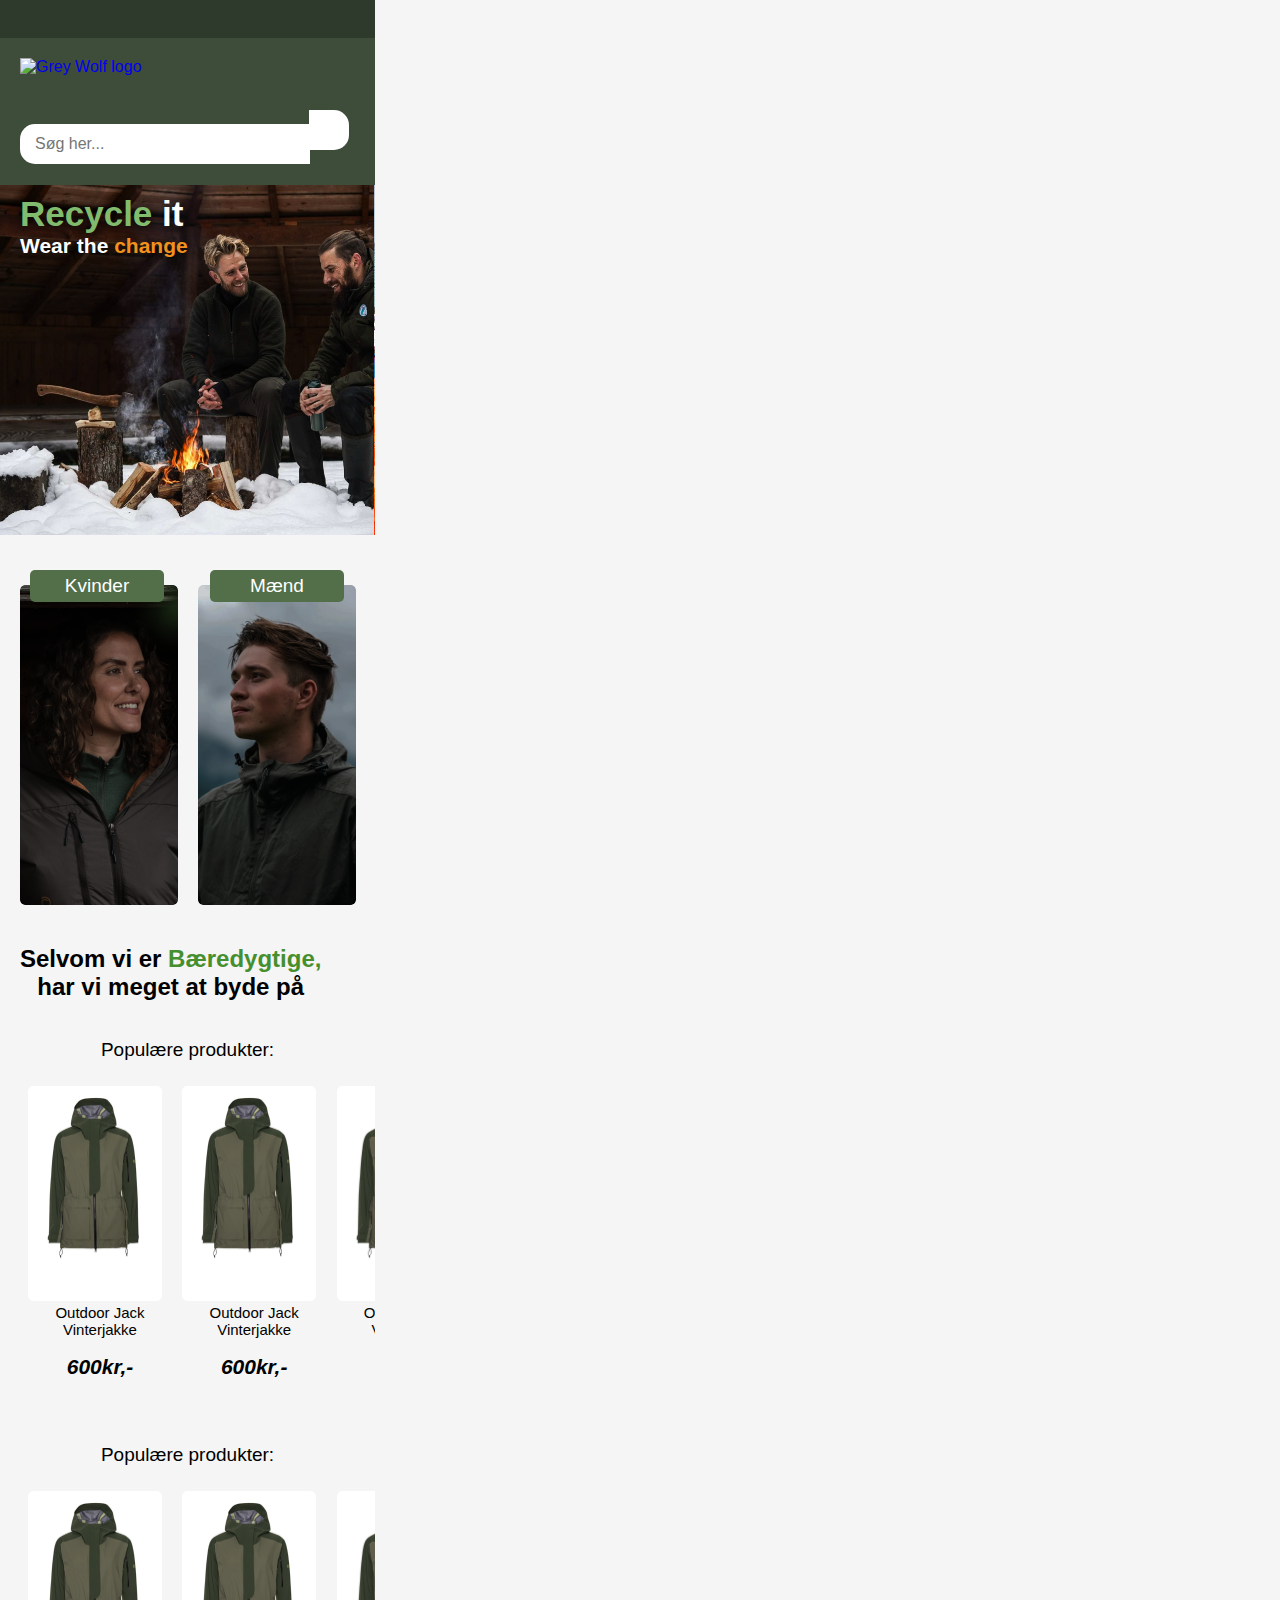
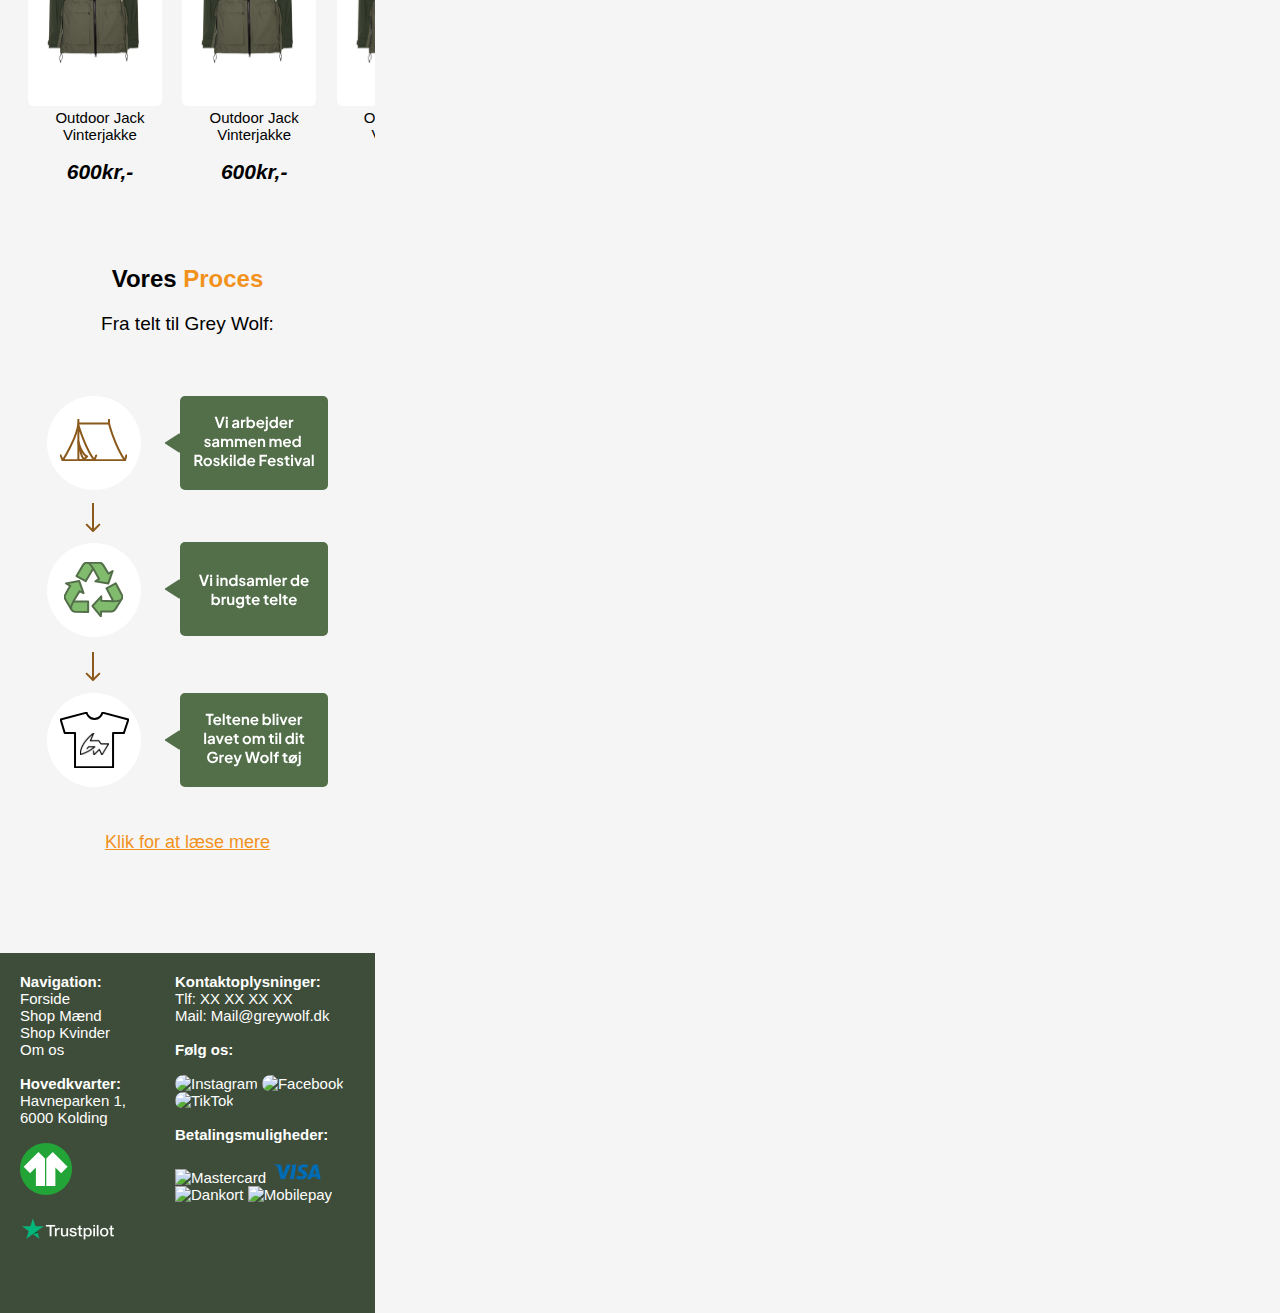
==== commit 6002d150: "color error fixed" ====
--- a/landingpage.html
+++ b/landingpage.html
@@ -28,10 +28,10 @@
 <body>
     <div class="scrollgallery"> 
         <div class="herobox"><a><img src="Bål billede.png" alt="bål billede" class="heropic"></a>
-            <h6 class="pic1text"><b><span style="font-size: 35px;"><span style="color:#81BC6E">Recycle</span> it</span></b><br> Wear the <span style="color:F2921D">change</span></h6>
+            <h6 class="pic1text"><b><span style="font-size: 35px;"><span style="color:#81BC6E">Recycle</span> it</span></b><br> Wear the <span style="color:#F2921D">change</span></h6>
             </div>
         <div class="herobox"><a href="https://i.imgflip.com/5t1kna.jpg" alt="drakememe"><img src="Telt billede.png" alt="telt billede" class="heropic"></a>
-            <h6 class="pic2text"><b><span style="font-size: 35px;"><span style="color: F2921D">Recycle</span> it</span></b><br> Wear The <span style="color:F2921D">Change</span></h6>
+            <h6 class="pic2text"><b><span style="font-size: 35px;"><span style="color: #F2921D">Recycle</span> it</span></b><br> Wear The <span style="color:#F2921D">Change</span></h6>
             <button class="CTAproces">Vis Alt</button></div>
         <div class="herobox"><a href="https://i.imgflip.com/5t1kna.jpg" alt="drakememe"><img src="Tøj billede.png" alt="Tøj billede" class="heropic"></a>
             <h6 class="pic3text"><b><span style="font-size: 35px;"><span style="color:#81BC6E">Recycle</span> it</span></b><br> Wear The <span style="color:#81BC6E">Change</span></h6>
@@ -86,7 +86,7 @@
     <br>
     <br>
     <div class="textbox">
-        <h2 class="voresproces">Vores <span style="color:F2921D">Proces</span></h2>
+        <h2 class="voresproces">Vores <span style="color:#F2921D">Proces</span></h2>
     </div>
     <div class="textbox">
         <p class="popproducttext">Fra telt til Grey Wolf:</p>
--- a/indexgw.css
+++ b/indexgw.css
@@ -198,7 +198,7 @@
     z-index: 1;
     border: none;
     cursor: pointer;
-    background-color: F2921D;
+    background-color: #F2921D;
     color: white;
     padding: 7px;
     border-radius: 5px;
@@ -380,7 +380,7 @@
 }
 
 .readmore {
-    color:F2921D;
+    color:#F2921D;
     display: block;
     margin-left: auto;
     margin-right: auto;
